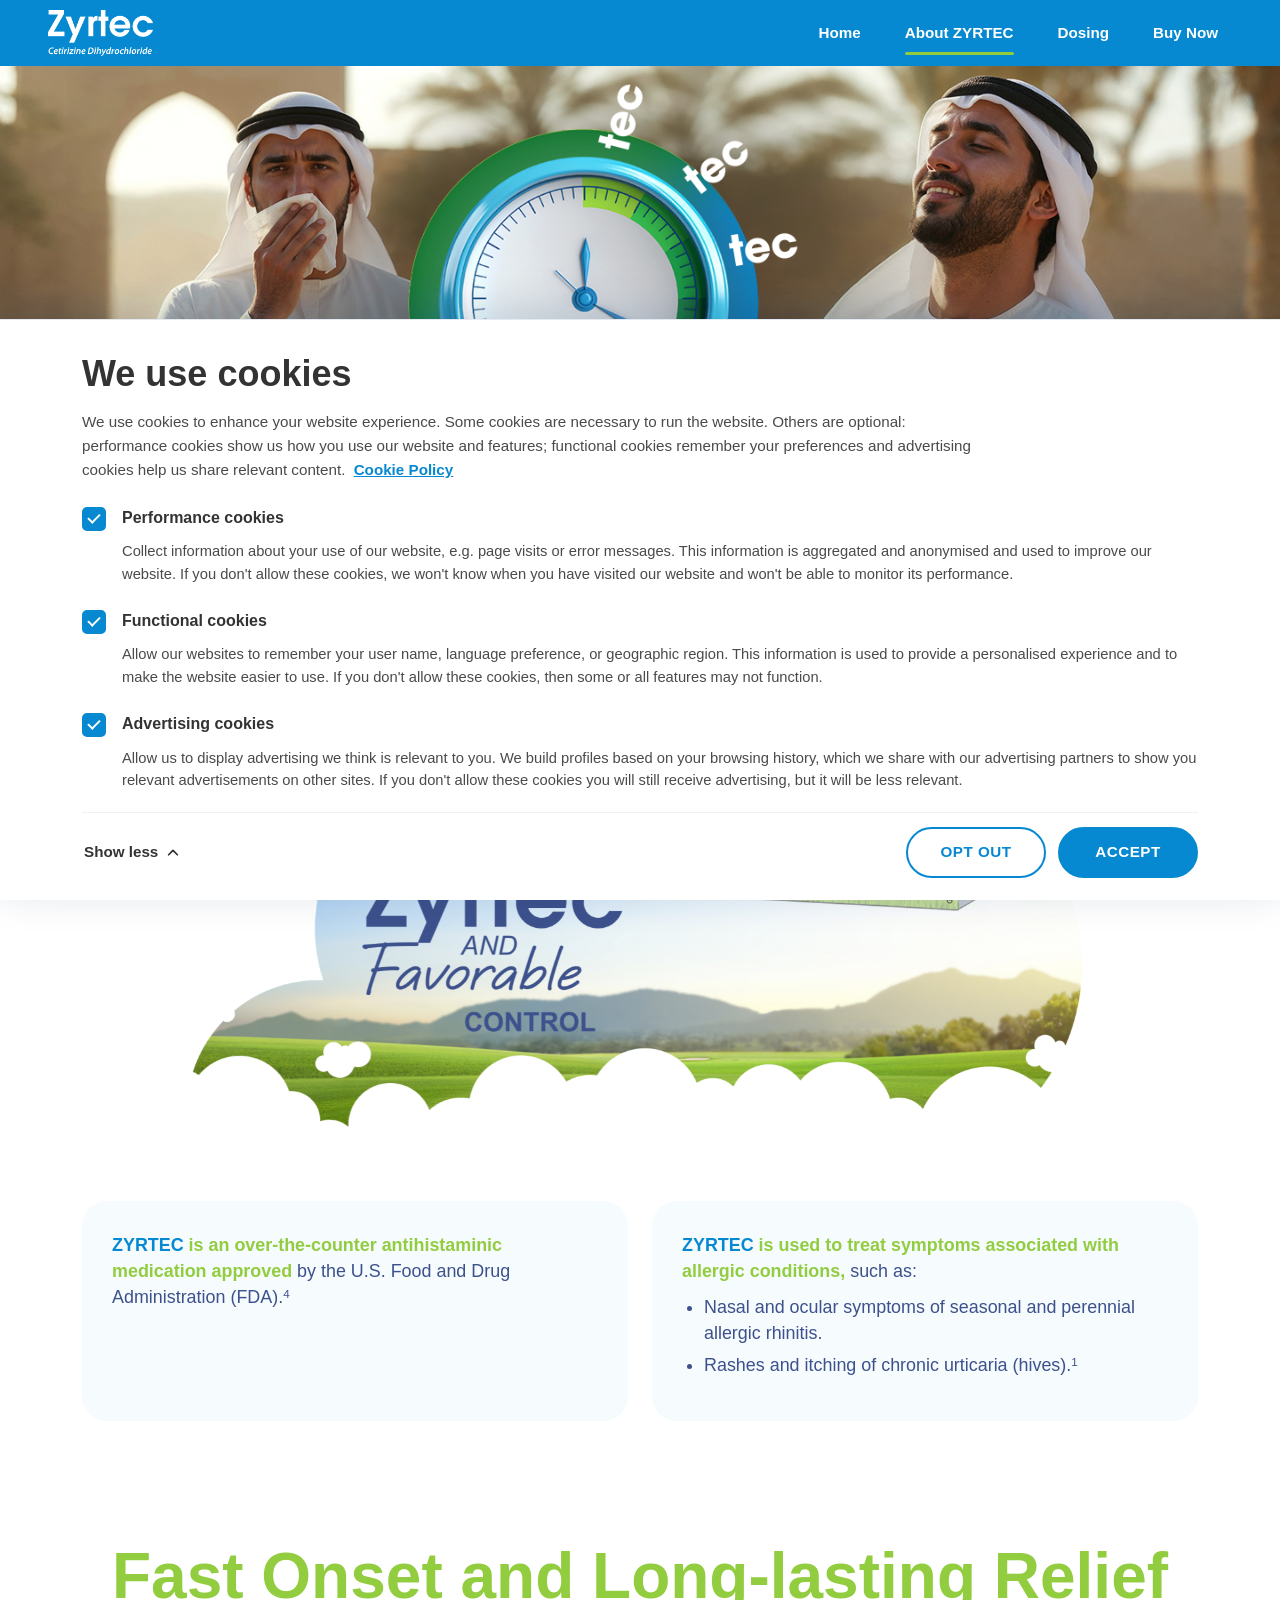
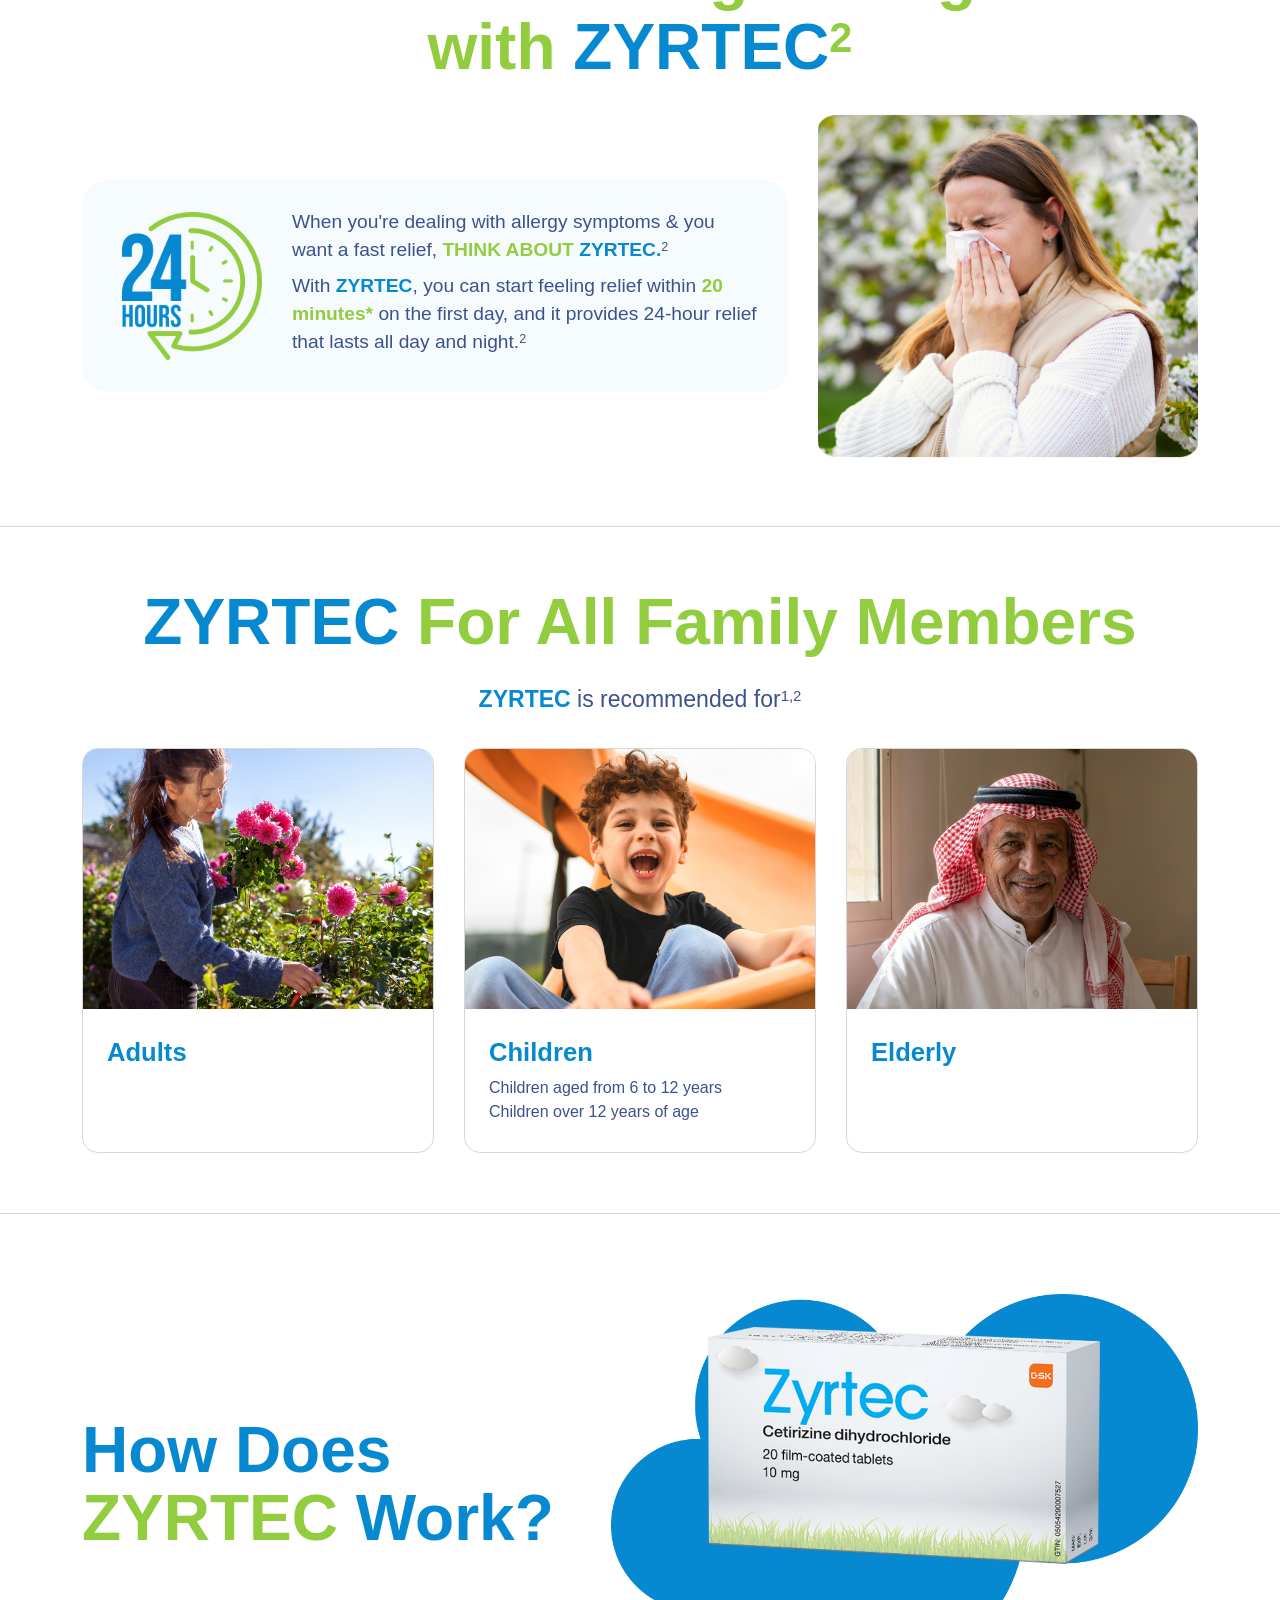
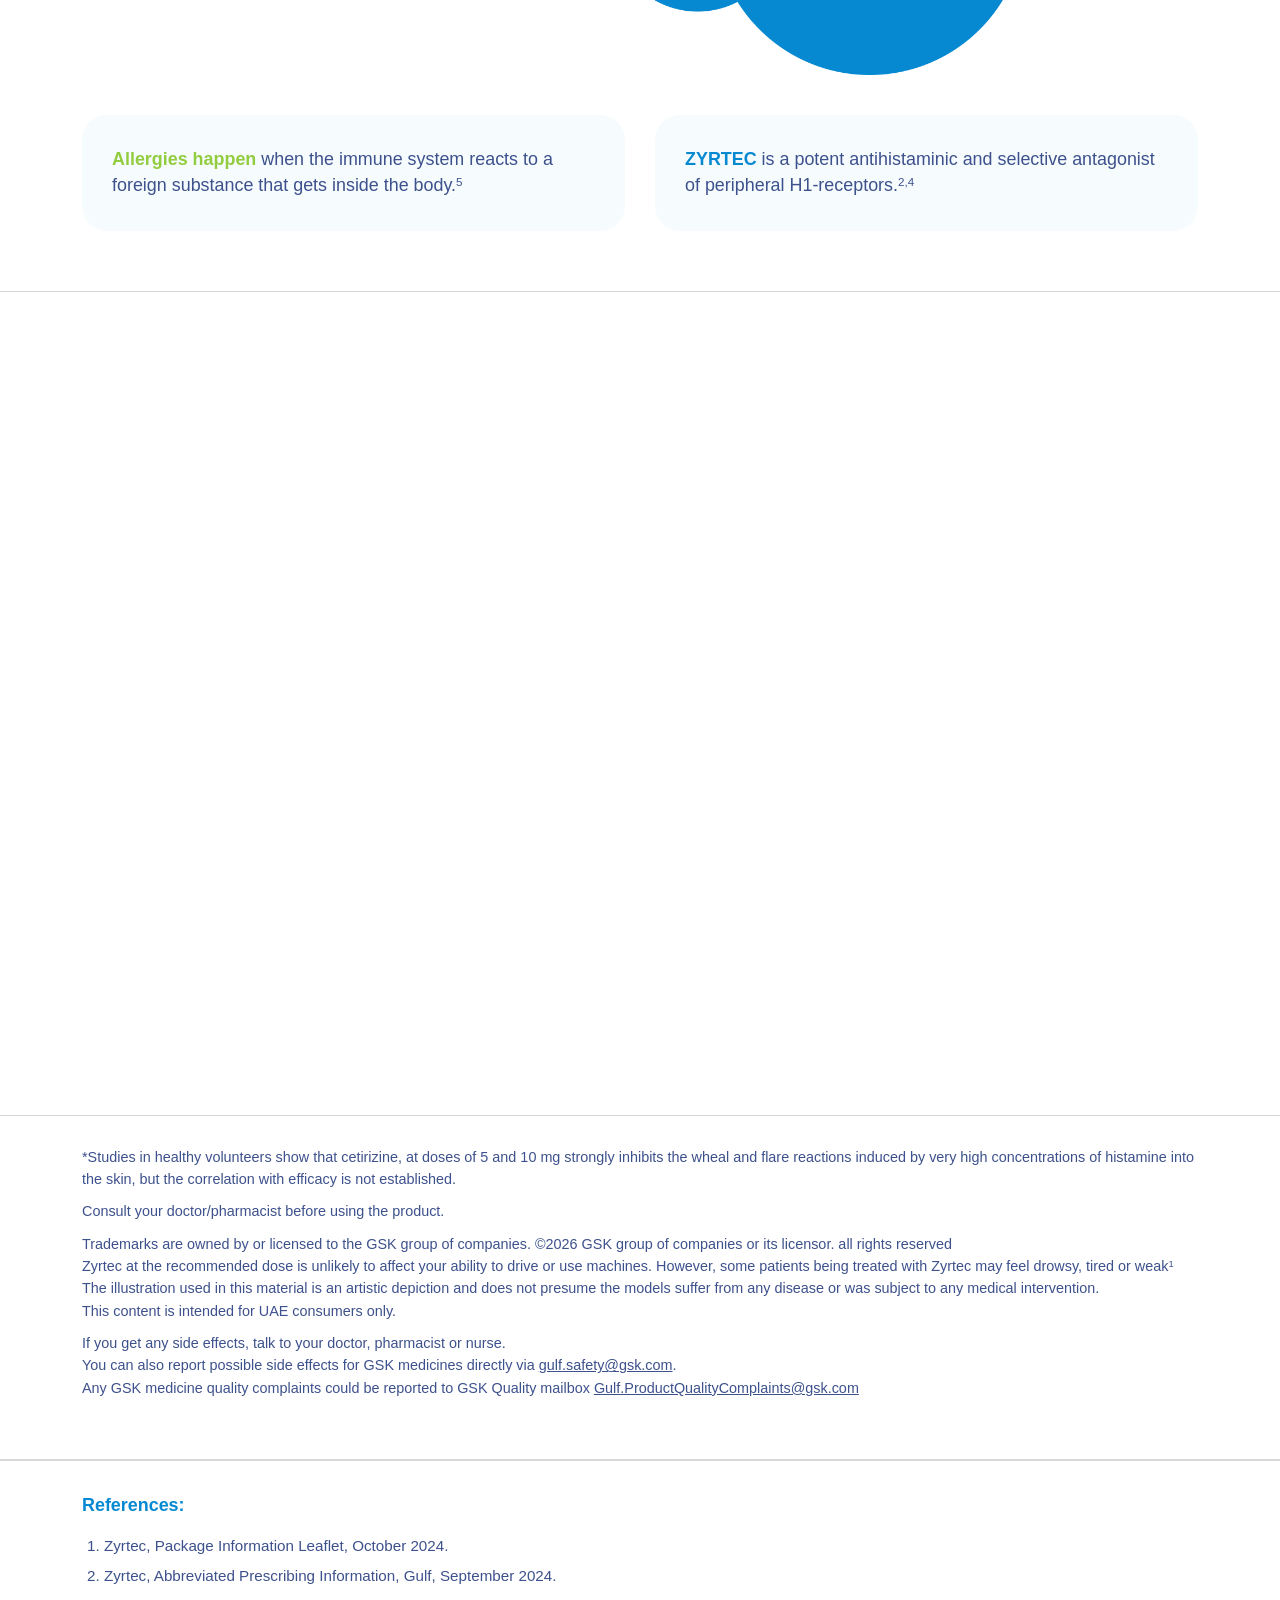
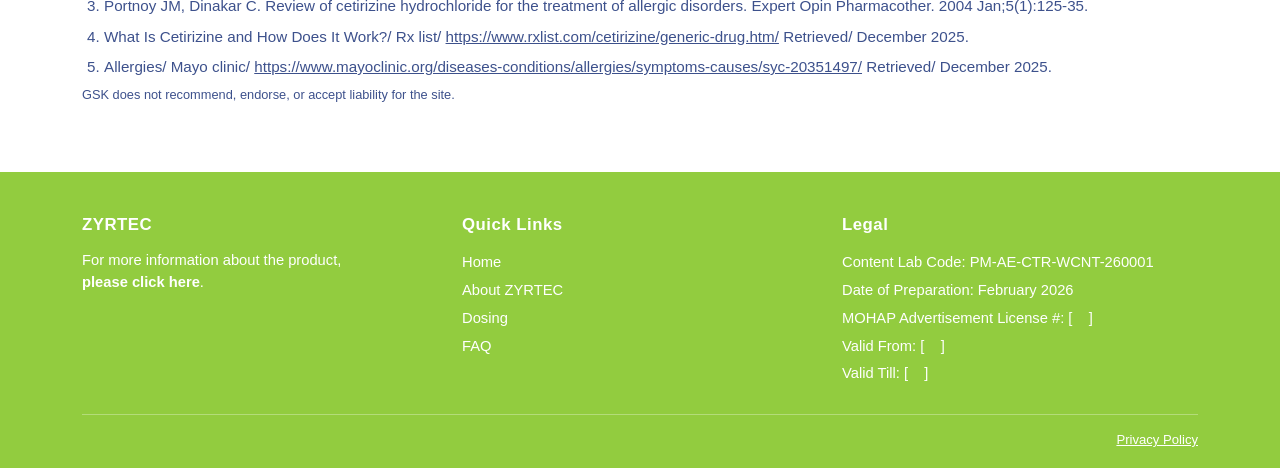
==== about-zyrtec.html @ 3677dd16 "init" ====
<!DOCTYPE html>
<html lang="en">

<head>
    <meta charset="UTF-8" />
    <meta name="viewport" content="width=device-width, initial-scale=1.0" />
    <meta name="description" content="ZYRTEC (Cetirizine Dihydrochloride) — fast & effective relief of allergy symptoms in 20 to 60 minutes." />
    <title>ZYRTEC — Fast &amp; Effective Allergy Relief</title>

    <!-- Bootstrap 5 -->
    <link href="https://cdn.jsdelivr.net/npm/bootstrap@5.3.3/dist/css/bootstrap.min.css" rel="stylesheet" />

    <link rel="stylesheet" href="./css/styles.css" />
    <link rel="stylesheet" href="./css/about-zyrtec.css" />
</head>

<body class="about-page">

    <!-- ============== NAVBAR ============== -->
    <nav class="navbar navbar-expand-lg zyrtec-navbar sticky-top" aria-label="Main navigation">
        <div class="container-fluid px-3 px-lg-5">
            <a class="navbar-brand" href="#" aria-label="Zyrtec home">
                <img src="./assets/zertec-logo.png" alt="Zyrtec - Cetirizine Dihydrochloride" class="brand-logo" />
            </a>

            <button class="navbar-toggler" type="button" data-bs-toggle="collapse" data-bs-target="#mainNav" aria-controls="mainNav" aria-expanded="false" aria-label="Toggle navigation">
                <span class="navbar-toggler-icon"></span>
            </button>

            <div class="collapse navbar-collapse justify-content-end" id="mainNav">
                <ul class="navbar-nav align-items-lg-center gap-lg-3">
                    <li class="nav-item">
                        <a class="nav-link" aria-current="page" href="index.html">Home</a>
                    </li>
                    <li class="nav-item ">
                        <a class="nav-link active" href="about-zyrtec.html">About ZYRTEC</a>
                    </li>
                    <li class="nav-item"><a class="nav-link" href="dosing.html">Dosing</a></li>
                    <li class="nav-item"><a class="nav-link" href="buy-now.html">Buy Now</a></li>

                </ul>
            </div>
        </div>
    </nav>

    <main id="about">

        <!-- ============== HERO BANNER ============== -->
        <section class="about-hero" aria-label="About Zyrtec hero">
            <img src="./assets/about-zyrtec/hero-img.png" alt="Zyrtec — fast & effective allergy relief" class="about-hero-img" />
        </section>

        <!-- ============== PACK + AND FAVORABLE CONTROL ============== -->
        <section class="pack-favorable" aria-label="Zyrtec pack and favorable control">
            <div class="container">
                <div class="pack-favorable-inner">
                    <img src="./assets/about-zyrtec/zyrtec-pack.png" alt="Zyrtec pack" class="pack-favorable-img" />

                </div>
            </div>
        </section>

        <!-- ============== FDA / SYMPTOMS INFO BOXES ============== -->
        <section class="info-boxes" aria-label="Zyrtec overview">
            <div class="container">
                <div class="row g-4">
                    <div class="col-lg-6">
                        <div class="info-box">
                            <p>
                                <span class="text-zyrtec-blue">ZYRTEC</span>
                                <span class="text-lemon">is an over-the-counter antihistaminic medication approved</span>
                                <span class="text-blue">by the U.S. Food and Drug Administration (FDA).</span><sup>4</sup>
                            </p>
                        </div>
                    </div>
                    <div class="col-lg-6">
                        <div class="info-box">
                            <p>
                                <span class="text-zyrtec-blue">ZYRTEC</span>
                                <span class="text-lemon">is used to treat symptoms associated with allergic conditions,</span>
                                <span class="text-blue">such as:</span>
                            </p>
                            <ul>
                                <li>Nasal and ocular symptoms of seasonal and perennial allergic rhinitis.</li>
                                <li>Rashes and itching of chronic urticaria (hives).<sup>1</sup></li>
                            </ul>
                        </div>
                    </div>
                </div>
            </div>
        </section>

        <!-- ============== FAST ONSET + LONG-LASTING RELIEF ============== -->
        <section class="fast-onset" aria-label="Fast onset and long-lasting relief">
            <div class="container">
                <h2 class="display-title">
                    Fast Onset and Long-lasting Relief with
                    <span class="word-zyrtec">ZYRTEC</span><sup>2</sup>
                </h2>
                <div class="fast-onset-row">
                    <div class="fast-onset-text">
                        <img src="./assets/about-zyrtec/24-hour-icon.png" alt="24 hours" class="fast-onset-icon" />
                        <div class="fast-onset-copy">
                            <p>
                                When you're dealing with allergy symptoms &amp; you want a fast relief,
                                <span class="accent-lemon">THINK ABOUT</span>
                                <strong>ZYRTEC.</strong><sup>2</sup>
                            </p>
                            <p>
                                With <strong>ZYRTEC</strong>, you can start feeling relief within
                                <span class="accent-lemon">20 minutes*</span> on the first day, and it provides 24-hour
                                relief that lasts all day and night.<sup>2</sup>
                            </p>
                        </div>
                    </div>
                    <div class="fast-onset-img-wrap">
                        <img src="./assets/about-zyrtec/woman-img.png" alt="Woman enjoying allergy relief" class="fast-onset-img" />
                    </div>
                </div>
            </div>
        </section>

        <!-- ============== ZYRTEC FOR ALL FAMILY MEMBERS ============== -->
        <section class="family-section" aria-label="Zyrtec for all family members">
            <div class="container">
                <h2 class="display-title">
                    <span class="word-zyrtec">ZYRTEC</span> For All Family Members
                </h2>
                <p class="display-title-sub">
                    <span class="word-zyrtec">ZYRTEC</span> is recommended for<sup>1,2</sup>
                </p>
                <div class="family-cards">
                    <article class="family-card">
                        <img src="./assets/about-zyrtec/adult-img.png" alt="Adults" class="family-card-img" />
                        <div class="family-card-body">
                            <h3 class="family-card-title">Adults</h3>
                        </div>
                    </article>
                    <article class="family-card">
                        <img src="./assets/about-zyrtec/child-img.png" alt="Children" class="family-card-img" />
                        <div class="family-card-body">
                            <h3 class="family-card-title">Children</h3>
                            <p>Children aged from 6 to 12 years</p>
                            <p>Children over 12 years of age</p>
                        </div>
                    </article>
                    <article class="family-card">
                        <img src="./assets/about-zyrtec/elderly.png" alt="Elderly" class="family-card-img" />
                        <div class="family-card-body">
                            <h3 class="family-card-title">Elderly</h3>
                        </div>
                    </article>
                </div>
            </div>
        </section>

        <!-- ============== HOW DOES ZYRTEC WORK ============== -->
        <section class="how-works" aria-label="How does Zyrtec work">
            <div class="container">
                <div class="how-works-top">
                    <h2 class="how-works-title">
                        How Does <span class="accent-lemon">ZYRTEC</span> Work?
                    </h2>
                    <img src="./assets/about-zyrtec/zyrtec-pack-2.png" alt="Zyrtec pack" class="how-works-pack" />
                </div>
                <div class="how-works-boxes">
                    <div class="how-box">
                        <p>
                            <span class="lead-lemon">Allergies happen</span>
                            when the immune system reacts to a foreign substance that gets inside the body.<sup>5</sup>
                        </p>
                    </div>
                    <div class="how-box">
                        <p>
                            <span class="text-zyrtec-blue">ZYRTEC</span>
                            is a potent antihistaminic and selective antagonist of peripheral H1-receptors.<sup>2,4</sup>
                        </p>
                    </div>
                </div>
            </div>
        </section>

        <!-- ============== SAFETY ============== -->
        <section class="safety-section" aria-label="Zyrtec safety">
            <div class="container">
                <div class="safety-grid">
                    <div class="safety-img-wrap">
                        <img src="./assets/about-zyrtec/man-img.png" alt="Patient discussing Zyrtec with doctor" class="safety-img" />
                    </div>
                    <div class="safety-right">
                        <h2 class="safety-title">
                            <span class="accent-lemon">ZYRTEC</span> Safety
                        </h2>
                        <div class="safety-copy-box">
                            <img src="./assets/about-zyrtec/tab-img.png" alt="" class="safety-shield-icon" aria-hidden="true" />
                            <div class="safety-copy">
                                <p>
                                    Like all medicines, <strong class="text-zyrtec-blue">ZYRTEC</strong> can cause side effects,
                                    but not everybody gets them.<sup>1</sup>
                                </p>
                                <p>
                                    Before taking <strong class="text-zyrtec-blue">ZYRTEC,</strong> it's important to speak
                                    to your doctor if you have allergies, are taking other medications, have kidney or liver
                                    disease, or if you are pregnant or breastfeeding.<sup>1</sup>
                                </p>
                            </div>
                        </div>
                        <div class="safety-highlight">
                            <span class="zyrtec-word">ZYRTEC's</span>
                            relief lasts for at least 24 hours, allowing for convenient once daily dosing.<sup>2</sup>
                        </div>
                    </div>
                </div>
            </div>
        </section>

        <!-- ============== FAQ CTA ============== -->
        <section class="faq-cta-section" aria-label="FAQ call to action">
            <div class="container">
                <a href="faq.html" class="btn-faq">Frequently Asked Questions</a>
            </div>
        </section>

        <!-- ============== DISCLAIMER ============== -->
        <section class="disclaimer-block" aria-label="Disclaimer">
            <div class="container">
                <p>*Studies in healthy volunteers show that cetirizine, at doses of 5 and 10 mg strongly inhibits the wheal and flare reactions induced by very high concentrations of histamine into the skin, but the correlation with efficacy is not established.</p>
                <p>Consult your doctor/pharmacist before using the product.</p>
                <p>
                    Trademarks are owned by or licensed to the GSK group of companies. &copy;2026 GSK group of companies or its licensor. all rights reserved<br />
                    Zyrtec at the recommended dose is unlikely to affect your ability to drive or use machines. However, some patients being treated with Zyrtec may feel drowsy, tired or weak<sup>1</sup><br />
                    The illustration used in this material is an artistic depiction and does not presume the models suffer from any disease or was subject to any medical intervention.<br />
                    This content is intended for UAE consumers only.
                </p>
                <p>
                    If you get any side effects, talk to your doctor, pharmacist or nurse.<br />
                    You can also report possible side effects for GSK medicines directly via
                    <a href="mailto:gulf.safety@gsk.com">gulf.safety@gsk.com</a>.<br />
                    Any GSK medicine quality complaints could be reported to GSK Quality mailbox
                    <a href="mailto:Gulf.ProductQualityComplaints@gsk.com">Gulf.ProductQualityComplaints@gsk.com</a>
                </p>
            </div>
        </section>

        <!-- ============== REFERENCES ============== -->
        <section class="references-block" aria-label="References">
            <div class="container">
                <p class="ref-title">References:</p>
                <ol>
                    <li>Zyrtec, Package Information Leaflet, October 2024.</li>
                    <li>Zyrtec, Abbreviated Prescribing Information, Gulf, September 2024.</li>
                    <li>Portnoy JM, Dinakar C. Review of cetirizine hydrochloride for the treatment of allergic disorders. Expert Opin Pharmacother. 2004 Jan;5(1):125-35.</li>
                    <li>What Is Cetirizine and How Does It Work?/ Rx list/
                        <a href="https://www.rxlist.com/cetirizine/generic-drug.htm/" target="_blank" rel="noopener">https://www.rxlist.com/cetirizine/generic-drug.htm/</a>
                        Retrieved/ December 2025.
                    </li>
                    <li>Allergies/ Mayo clinic/
                        <a href="https://www.mayoclinic.org/diseases-conditions/allergies/symptoms-causes/syc-20351497/" target="_blank" rel="noopener">https://www.mayoclinic.org/diseases-conditions/allergies/symptoms-causes/syc-20351497/</a>
                        Retrieved/ December 2025.
                    </li>
                </ol>
                <p class="ref-note">GSK does not recommend, endorse, or accept liability for the site.</p>
            </div>
        </section>

    </main>

    <!-- ============== FOOTER ============== -->
    <footer class="zyrtec-footer" aria-label="Site footer">
        <div class="container">
            <div class="row g-4">
                <div class="col-md-4">
                    <p class="footer-heading">ZYRTEC</p>
                    <p class="footer-block">For more information about the product,<br>
                        <a href="https://assets.gskinternet.com/pharma/GSKpro/Gulf/Zyrtec/pi_13875_v1_0.pdf" class="footer-link">please click here</a>.
                    </p>
                </div>
                <div class="col-md-4">
                    <p class="footer-heading">Quick Links</p>
                    <ul class="footer-links">
                        <li><a href="index.html">Home</a></li>
                        <li><a href="#">About ZYRTEC</a></li>
                        <li><a href="dosing.html">Dosing</a></li>
                        <li><a href="faq.html">FAQ</a></li>
                    </ul>
                </div>
                <div class="col-md-4">
                    <p class="footer-heading">Legal</p>
                    <ul class="footer-meta">
                        <li>Content Lab Code: PM-AE-CTR-WCNT-260001</li>
                        <li>Date of Preparation: February 2026</li>
                        <li>MOHAP Advertisement License #: [&nbsp;&nbsp;&nbsp;&nbsp;]</li>
                        <li>Valid From: [&nbsp;&nbsp;&nbsp;&nbsp;]</li>
                        <li>Valid Till: [&nbsp;&nbsp;&nbsp;&nbsp;]</li>
                    </ul>
                </div>
            </div>
            <div class="footer-bottom text-end">
                <!-- <small>&copy; 2026 GSK group of companies. Always read the label. Zyrtec&reg; is a registered trademark.</small> -->
                <a href="https://privacy.gsk.com/en-in/privacy-notice/general/">Privacy Policy</a>
            </div>
        </div>
    </footer>

    <!-- ============== COOKIES POPUP ============== -->
    <aside id="cookiesPopup" class="cookies-popup" role="dialog" aria-live="polite" aria-labelledby="cookiesTitle" aria-describedby="cookiesIntro" hidden>
        <div class="container">
            <h2 id="cookiesTitle" class="cookies-title">We use cookies</h2>
            <p id="cookiesIntro" class="cookies-intro">
                We use cookies to enhance your website experience. Some cookies are necessary to run the website.
                Others are optional: performance cookies show us how you use our website and features;
                functional cookies remember your preferences and advertising cookies help us share relevant content.
                <a href="#cookie-policy" class="cookies-policy-link">Cookie Policy</a>
            </p>

            <div class="cookies-details" id="cookiesDetails">
                <label class="cookie-option">
                    <input type="checkbox" id="cookiePerformance" checked />
                    <span class="cookie-check" aria-hidden="true"></span>
                    <span class="cookie-option-text">
                        <span class="cookie-option-title">Performance cookies</span>
                        <span class="cookie-option-desc">
                            Collect information about your use of our website, e.g. page visits or error messages.
                            This information is aggregated and anonymised and used to improve our website. If you
                            don't allow these cookies, we won't know when you have visited our website and won't
                            be able to monitor its performance.
                        </span>
                    </span>
                </label>

                <label class="cookie-option">
                    <input type="checkbox" id="cookieFunctional" checked />
                    <span class="cookie-check" aria-hidden="true"></span>
                    <span class="cookie-option-text">
                        <span class="cookie-option-title">Functional cookies</span>
                        <span class="cookie-option-desc">
                            Allow our websites to remember your user name, language preference, or geographic
                            region. This information is used to provide a personalised experience and to make the
                            website easier to use. If you don't allow these cookies, then some or all features
                            may not function.
                        </span>
                    </span>
                </label>

                <label class="cookie-option">
                    <input type="checkbox" id="cookieAdvertising" checked />
                    <span class="cookie-check" aria-hidden="true"></span>
                    <span class="cookie-option-text">
                        <span class="cookie-option-title">Advertising cookies</span>
                        <span class="cookie-option-desc">
                            Allow us to display advertising we think is relevant to you. We build profiles based
                            on your browsing history, which we share with our advertising partners to show you
                            relevant advertisements on other sites. If you don't allow these cookies you will
                            still receive advertising, but it will be less relevant.
                        </span>
                    </span>
                </label>
            </div>

            <div class="cookies-actions">
                <button type="button" class="cookies-toggle" id="cookiesToggle" aria-controls="cookiesDetails" aria-expanded="true">
                    <span class="cookies-toggle-label">Show less</span>
                    <svg class="cookies-toggle-icon" viewBox="0 0 16 16" width="14" height="14" aria-hidden="true">
                        <path fill="none" stroke="currentColor" stroke-width="2" stroke-linecap="round" stroke-linejoin="round" d="M3 10l5-5 5 5" />
                    </svg>
                </button>
                <div class="cookies-buttons">
                    <button type="button" class="btn btn-cookies-outline" id="cookiesOptOut">OPT OUT</button>
                    <button type="button" class="btn btn-cookies-primary" id="cookiesAccept">ACCEPT</button>
                </div>
            </div>
        </div>
    </aside>

    <script src="https://cdn.jsdelivr.net/npm/bootstrap@5.3.3/dist/js/bootstrap.bundle.min.js"></script>
    <script src="./js/script.js"></script>
    <script src="./js/about-zyrtec.js"></script>
</body>

</html>
---- css/styles.css ----
/* ========================================================
   ZYRTEC Microsite — Brand Stylesheet
   ======================================================== */

:root {
  --color-lemon: #92cc3f;
  --color-lemon-dark: #7eb334;
  --color-blue: #3d518c;
  --color-zyrtec-blue: #0689d1;
  --color-zyrtec-blue-dark: #056fa9;
  --color-white: #ffffff;
  --color-light-gray: #f5f7fa;
  --color-text: #2b2b2b;
  --color-muted: #6b7280;

  --font-family: Arial, Helvetica, sans-serif;

  --radius-pill: 50px;
  --radius-card: 14px;
  --shadow-card: 0 8px 24px rgba(10, 48, 90, 0.08);
  --shadow-navbar: 0 2px 12px rgba(0, 0, 0, 0.08);
}

/* ---------- Base ---------- */
*,
*::before,
*::after {
  box-sizing: border-box;
}

html {
  scroll-behavior: smooth;
}

body {
  font-family: var(--font-family);
  color: var(--color-text);
  line-height: 1.6;
  background: var(--color-white);
  -webkit-font-smoothing: antialiased;
}

h1,
h2,
h3,
h4 {
  font-family: var(--font-family);
  color: var(--color-blue);
}

h1 {
  font-weight: 700;
}

h2 {
  font-weight: 600;
}

h3 {
  font-weight: 500;
}

a {
  color: var(--color-zyrtec-blue);
  text-decoration: none;
}

a:hover {
  color: var(--color-zyrtec-blue-dark);
  text-decoration: underline;
}

sup {
  font-size: 0.65em;
  top: -0.4em;
}

/* ---------- Buttons ---------- */
.btn-zyrtec {
  background-color: var(--color-zyrtec-blue);
  color: #fff;
  border-radius: var(--radius-pill);
  padding: 12px 28px;
  font-weight: 600;
  border: 0;
  transition: background-color .15s ease, transform .15s ease;
}

.btn-zyrtec:hover {
  background-color: var(--color-zyrtec-blue-dark);
  color: #fff;
  transform: translateY(-1px);
}


.btn-lemon {
  display: inline-block;
  background: var(--color-lemon);
  color: #fff;
  font-weight: 700;
  font-size: clamp(1rem, 1.3vw, 1.25rem);
  padding: 8px 22px;
  border: 2px solid #72bb0b;
  border-radius: 32px;
  box-shadow: 0 1px 3px rgba(0, 0, 0, .2), inset 0 4px 2px rgba(255, 255, 255, .8);
  text-decoration: none;
  transition: background-color .15s ease, transform .15s ease;
  min-width: 150px;
}

.btn-lemon:hover,
.btn-lemon:focus {
  background: var(--color-lemon-dark);
  color: #fff;
  text-decoration: none;
  transform: translateY(-1px);
}


/* .btn-lemon.btn-sm,
.btn-zyrtec.btn-sm {
  padding: 8px 22px;
  font-size: .9rem;
} */

.btn-outline-white {
  border: 2px solid #fff;
  background: transparent;
  color: #fff;
  border-radius: var(--radius-pill);
  padding: 10px 26px;
  font-weight: 600;
  transition: background-color .15s, color .15s;
}

.btn-outline-white:hover {
  background: #fff;
  color: var(--color-zyrtec-blue);
}

.btn-find-relief {
  padding: 8px 22px;
  font-size: .95rem;
}

/* ========================================================
   NAVBAR
   ======================================================== */
.zyrtec-navbar {
  background-color: var(--color-zyrtec-blue);
  padding: 10px 0;
  transition: box-shadow .2s ease;
}

.zyrtec-navbar.is-scrolled {
  box-shadow: var(--shadow-navbar);
}

.zyrtec-navbar .navbar-brand {
  display: inline-flex;
  align-items: center;
  padding: 0;
}

.brand-logo {
  height: 46px;
  width: auto;
  display: block;
}

.zyrtec-navbar .navbar-nav .nav-link {
  color: #fff;
  font-weight: 600;
  padding: 8px 14px !important;
  position: relative;
  font-size: .95rem;
}

.zyrtec-navbar .navbar-nav .nav-link:hover,
.zyrtec-navbar .navbar-nav .nav-link:focus {
  color: #fff;
  opacity: .85;
  text-decoration: none;
}

.zyrtec-navbar .navbar-nav .nav-link.active {
  font-weight: 700;
}

.zyrtec-navbar .navbar-nav .nav-link.active::after,
.zyrtec-navbar .navbar-nav .nav-link:hover::after,
.zyrtec-navbar .navbar-nav .nav-link:focus::after {
  content: "";
  position: absolute;
  left: 14px;
  right: 14px;
  bottom: -2px;
  height: 3px;
  background: var(--color-lemon);
  border-radius: 2px;
}

.zyrtec-navbar .navbar-toggler {
  border: 2px solid rgba(255, 255, 255, .7);
  padding: 6px 10px;
  border-radius: 8px;
  box-shadow: none;
}

.zyrtec-navbar .navbar-toggler:focus {
  box-shadow: 0 0 0 3px rgba(255, 255, 255, .35);
}

.zyrtec-navbar .navbar-toggler-icon {
  background-image: url("data:image/svg+xml;charset=utf-8,%3Csvg xmlns='http://www.w3.org/2000/svg' viewBox='0 0 30 30'%3E%3Cpath stroke='rgba(255,255,255,1)' stroke-linecap='round' stroke-miterlimit='10' stroke-width='2.5' d='M4 7h22M4 15h22M4 23h22'/%3E%3C/svg%3E");
  width: 1.4em;
  height: 1.4em;
}

.zyrtec-navbar .dropdown-menu {
  border: 0;
  box-shadow: var(--shadow-card);
  border-radius: 10px;
}

.zyrtec-navbar .dropdown-item:hover {
  background: var(--color-light-gray);
  color: var(--color-zyrtec-blue);
}

/* ========================================================
   HERO
   ======================================================== */
.hero {
  position: relative;
  width: 100%;
  overflow: hidden;
  background-color: var(--color-zyrtec-blue);
}

.hero-image {
  display: block;
  width: 100%;
  height: auto;
  object-fit: cover;
  object-position: center;
}

/* ========================================================
   FAST & EFFECTIVE block
   ======================================================== */
.section-title-block {
  padding: 40px 0 20px;
}

.fe-title {
  color: var(--color-lemon);
  font-weight: 700;
  font-size: clamp(2rem, 4vw, 3rem);
  letter-spacing: 1px;
  margin: 0;
}

.fe-sub {
  color: var(--color-blue);
  font-size: clamp(1rem, 1.5vw, 1.25rem);
  margin-top: 4px;
}

/* ========================================================
   VIDEO SECTION
   ======================================================== */
.video-section {
  padding: 30px 0 50px;
}

.video-thumb {
  position: relative;
  display: block;
  width: 100%;
  max-width: 1100px;
  margin: 0 auto;
  border: 0;
  padding: 0;
  background: var(--color-light-gray);
  border-radius: var(--radius-card);
  overflow: hidden;
  cursor: pointer;
  box-shadow: var(--shadow-card);
}

.video-thumb-img {
  width: 100%;
  height: auto;
  display: block;
  object-fit: cover;
}

.video-play {
  position: absolute;
  top: 50%;
  left: 50%;
  transform: translate(-50%, -50%);
  width: 84px;
  height: 84px;
  background: rgba(255, 255, 255, .85);
  color: var(--color-zyrtec-blue);
  border-radius: 50%;
  display: flex;
  align-items: center;
  justify-content: center;
  box-shadow: 0 8px 24px rgba(0, 0, 0, .25);
  transition: transform .2s ease, background-color .2s ease;
}

.video-thumb:hover .video-play {
  transform: translate(-50%, -50%) scale(1.06);
  background: #fff;
}

/* ========================================================
   CTA CARDS (About / Dosing)
   ======================================================== */
.cta-cards {
  padding: 40px 0 60px;
}

.cta-card {
  background: #fff;
  border-radius: var(--radius-card);
  padding: 24px;
  display: flex;
  align-items: center;
  gap: 20px;
  box-shadow: var(--shadow-card);
  transition: transform .2s ease, box-shadow .2s ease;
}

.cta-card:hover {
  transform: translateY(-3px);
  box-shadow: 0 14px 32px rgba(10, 48, 90, 0.12);
}

.cta-card-icon {
  flex: 0 0 120px;
  width: 120px;
  height: 120px;
  display: flex;
  align-items: center;
  justify-content: center;
}

.cta-icon-img {
  max-width: 100%;
  max-height: 100%;
  object-fit: contain;
}

.cta-card-body {
  flex: 1;
}

.cta-card-title {
  color: var(--color-zyrtec-blue);
  font-size: 1.35rem;
  font-weight: 500;
  margin: 0 0 10px;
  line-height: 1.15;
}

.cta-card-title strong {
  font-weight: 700;
  display: block;
}



/* ========================================================
   DISCLAIMER + REFERENCES
   ======================================================== */
.disclaimer-section {
  padding: 40px 0 10px;
  color: var(--color-blue);
  font-size: .8rem;
  line-height: 1.5;
  border-top: 1px solid #e5e9f2;
}

.disclaimer-section p {
  margin-bottom: .35rem;
}

.disclaimer-section a {
  color: var(--color-blue);
  text-decoration: underline;
}

.references-section {
  padding: 20px 0 40px;
  font-size: .85rem;
  color: var(--color-blue);
}

.references-title {
  color: var(--color-zyrtec-blue);
  font-size: 1rem;
  font-weight: 700;
  margin-bottom: 10px;
}

.references-list {
  padding-left: 20px;
  margin-bottom: 14px;
}

.references-list li {
  margin-bottom: 6px;
}

.ref-note {
  color: var(--color-blue);
  font-size: .8rem;
}

/* ========================================================
   FOOTER
   ======================================================== */
.zyrtec-footer {
  background: var(--color-lemon);
  color: #fff;
  padding: 40px 0 18px;
  font-size: .92rem;
}

.zyrtec-footer a {
  color: #fff;
  text-decoration: none;
}

.zyrtec-footer a:hover {
  color: #fff;
  text-decoration: underline;
  opacity: .9;
}

.footer-heading {
  font-weight: 700;
  font-size: 1.05rem;
  color: #fff;
  margin-bottom: 10px;
  letter-spacing: .5px;
}

.footer-block {
  margin: 0;
  line-height: 1.5;
}

.footer-link {
  color: #fff;
  text-decoration: underline;
  font-weight: 600;
}

.footer-links,
.footer-meta {
  list-style: none;
  padding: 0;
  margin: 0;
  line-height: 1.9;
}

.footer-links li a {
  display: inline-block;
}

.footer-bottom {
  /* display: flex;
  justify-content: space-between;
  align-items: center;
  gap: 12px;
  flex-wrap: wrap; */
  margin-top: 26px;
  padding-top: 14px;
  border-top: 1px solid rgba(255, 255, 255, .3);
  font-size: .82rem;
}

.footer-bottom a {
  text-decoration: underline;
}

/* ========================================================
   RESPONSIVE
   ======================================================== */
@media (max-width: 991.98px) {
  .zyrtec-navbar .navbar-collapse {
    background: var(--color-zyrtec-blue);
    padding: 14px 18px;
    margin-top: 10px;
    border-radius: 10px;
    box-shadow: 0 8px 20px rgba(0, 0, 0, .15);
  }

  .zyrtec-navbar .navbar-nav {
    gap: 4px;
  }

  .zyrtec-navbar .navbar-nav .nav-link {
    padding: 10px 14px !important;
    border-radius: 6px;
  }

  .zyrtec-navbar .navbar-nav .nav-link:hover,
  .zyrtec-navbar .navbar-nav .nav-link:focus {
    background: rgba(255, 255, 255, .1);
    opacity: 1;
  }

  .zyrtec-navbar .navbar-nav .nav-link.active {
    background: rgba(255, 255, 255, .15);
  }

  .zyrtec-navbar .navbar-nav .nav-link.active::after,
  .zyrtec-navbar .navbar-nav .nav-link:hover::after,
  .zyrtec-navbar .navbar-nav .nav-link:focus::after {
    display: none;
  }

  .btn-find-relief {
    display: inline-block;
    margin-top: 10px;
  }

  .cta-card {
    flex-direction: column;
    text-align: center;
  }
}

@media (max-width: 575.98px) {
  .brand-logo {
    height: 38px;
  }

  .footer-bottom {
    justify-content: center;
    text-align: center;
  }
}

/* ========================================================
   COOKIES POPUP
   ======================================================== */
.cookies-popup {
  position: fixed;
  left: 0;
  right: 0;
  bottom: 0;
  z-index: 1080;
  background: #fff;
  color: #333;
  padding: 32px 0 22px;
  box-shadow: 0 -10px 40px rgba(10, 48, 90, 0.18);
  border-top: 1px solid #e5e9f2;
  max-height: 92vh;
  overflow-y: auto;
  animation: cookiesSlideUp .3s ease-out;
}

.cookies-popup[hidden] {
  display: none;
}

@keyframes cookiesSlideUp {
  from {
    transform: translateY(100%);
    opacity: 0;
  }

  to {
    transform: translateY(0);
    opacity: 1;
  }
}

.cookies-title {
  color: #333;
  font-weight: 700;
  font-size: clamp(1.6rem, 3vw, 2.25rem);
  margin: 0 0 14px;
}

.cookies-intro {
  color: #4a4a4a;
  font-size: .95rem;
  line-height: 1.6;
  max-width: 900px;
  margin: 0 0 22px;
}

.cookies-policy-link {
  color: var(--color-zyrtec-blue);
  font-weight: 700;
  text-decoration: underline;
  margin-left: 4px;
  white-space: nowrap;
}

.cookies-policy-link:hover {
  color: var(--color-zyrtec-blue-dark);
}

/* Collapsible detail area */
.cookies-details {
  display: grid;
  gap: 22px;
  margin-bottom: 20px;
  overflow: hidden;
  transition: max-height .3s ease, opacity .25s ease, margin .25s ease;
}

.cookies-popup.is-collapsed .cookies-details {
  max-height: 0;
  opacity: 0;
  margin-bottom: 0;
  pointer-events: none;
}

/* Cookie option row (checkbox + text) */
.cookie-option {
  display: grid;
  grid-template-columns: auto 1fr;
  gap: 16px;
  align-items: start;
  cursor: pointer;
  margin: 0;
}

.cookie-option>input[type="checkbox"] {
  position: absolute;
  opacity: 0;
  width: 1px;
  height: 1px;
  pointer-events: none;
}

.cookie-check {
  display: inline-flex;
  align-items: center;
  justify-content: center;
  width: 24px;
  height: 24px;
  border: 2px solid var(--color-zyrtec-blue);
  border-radius: 5px;
  background: #fff;
  transition: background-color .15s ease, border-color .15s ease;
  flex-shrink: 0;
  margin-top: 2px;
}

.cookie-check::after {
  content: "";
  width: 12px;
  height: 7px;
  border-left: 2.5px solid #fff;
  border-bottom: 2.5px solid #fff;
  transform: rotate(-45deg) translate(1px, -1px);
  opacity: 0;
  transition: opacity .15s ease;
}

.cookie-option>input[type="checkbox"]:checked+.cookie-check {
  background: var(--color-zyrtec-blue);
}

.cookie-option>input[type="checkbox"]:checked+.cookie-check::after {
  opacity: 1;
}

.cookie-option>input[type="checkbox"]:focus-visible+.cookie-check {
  box-shadow: 0 0 0 3px rgba(6, 137, 209, .25);
}

.cookie-option-text {
  display: block;
}

.cookie-option-title {
  display: block;
  color: #333;
  font-weight: 700;
  font-size: 1rem;
  margin-bottom: 10px;
}

.cookie-option-desc {
  display: block;
  color: #4a4a4a;
  font-size: .92rem;
  line-height: 1.55;
}

/* Actions row */
.cookies-actions {
  display: flex;
  justify-content: space-between;
  align-items: center;
  gap: 20px;
  flex-wrap: wrap;
  padding-top: 14px;
  border-top: 1px solid #eef1f6;
}

.cookies-toggle {
  display: inline-flex;
  align-items: center;
  gap: 8px;
  background: transparent;
  border: 0;
  color: #333;
  font-weight: 700;
  font-size: .95rem;
  padding: 6px 2px;
  cursor: pointer;
}

.cookies-toggle:hover {
  color: var(--color-zyrtec-blue);
}

.cookies-toggle-icon {
  transition: transform .2s ease;
}

.cookies-popup.is-collapsed .cookies-toggle-icon {
  transform: rotate(180deg);
}

.cookies-buttons {
  display: flex;
  gap: 12px;
  flex-wrap: wrap;
}

.btn-cookies-outline,
.btn-cookies-primary {
  min-width: 140px;
  padding: 12px 28px;
  font-weight: 700;
  font-size: .95rem;
  letter-spacing: .5px;
  border-radius: var(--radius-pill);
  border: 2px solid var(--color-zyrtec-blue);
  transition: background-color .15s ease, color .15s ease, transform .15s ease;
}

.btn-cookies-outline {
  background: #fff;
  color: var(--color-zyrtec-blue);
}

.btn-cookies-outline:hover {
  background: var(--color-zyrtec-blue);
  color: #fff;
}

.btn-cookies-primary {
  background: var(--color-zyrtec-blue);
  color: #fff;
}

.btn-cookies-primary:hover {
  background: var(--color-zyrtec-blue-dark);
  border-color: var(--color-zyrtec-blue-dark);
}

@media (max-width: 575.98px) {
  .cookies-popup {
    padding: 22px 0 16px;
  }

  .cookies-actions {
    flex-direction: column;
    align-items: stretch;
  }

  .cookies-buttons {
    justify-content: stretch;
  }

  .btn-cookies-outline,
  .btn-cookies-primary {
    flex: 1;
    min-width: 0;
  }

  .cookies-toggle {
    align-self: flex-start;
  }
}
---- css/about-zyrtec.css ----
/* ========================================================
   ZYRTEC Microsite — About ZYRTEC page styles
   ======================================================== */

:root {
  --color-sky: #f6fbfe;
  --color-stroke: #d8d7d5;
}

.about-page {
  background: #fff;
  color: var(--color-blue);
  overflow-x: hidden;
}

/* ========================================================
   HERO BANNER
   ======================================================== */
.about-hero {
  position: relative;
  width: 100%;
  background: #fff;
}

.about-hero-img {
  display: block;
  width: 100%;
  height: auto;
  object-fit: cover;
}

/* ========================================================
   SECTION: PACK + "And Favorable Control"
   ======================================================== */
.pack-favorable {
  padding: 50px 0 30px;
  position: relative;
}

.pack-favorable-inner {
  position: relative;
  display: flex;
  align-items: center;
  justify-content: center;
  gap: 40px;
  flex-wrap: wrap;
}

.pack-favorable-img {
  width: 100%;
  max-width: 75vw;
  height: auto;
  display: block;
}

.pack-favorable-text {
  color: var(--color-blue);
  text-align: center;
  font-family: var(--font-family);
}

.pack-favorable-text .label-and {
  font-style: italic;
  font-size: clamp(1.4rem, 2.5vw, 2.25rem);
  margin: 0;
  line-height: 1;
}

.pack-favorable-text .label-favorable {
  font-weight: 700;
  font-size: clamp(3rem, 6vw, 5.5rem);
  line-height: 1;
  margin: 6px 0 10px;
  letter-spacing: 1px;
}

.pack-favorable-text .label-control {
  font-weight: 700;
  text-transform: uppercase;
  font-size: clamp(1.4rem, 2.5vw, 2.25rem);
  margin: 0;
  letter-spacing: 2px;
}

/* ========================================================
   SECTION: FDA / Symptoms info boxes
   ======================================================== */
.info-boxes {
  padding: 30px 0 60px;
}

.info-box {
  background: var(--color-sky);
  border-radius: 25px;
  padding: 32px 30px;
  height: 100%;
}

.info-box p,
.info-box ul {
  font-family: var(--font-family);
  color: var(--color-blue);
  font-size: clamp(1rem, 1.4vw, 1.35rem);
  line-height: 1.45;
  margin: 0 0 10px;
}

.info-box ul {
  padding-left: 22px;
  margin-top: 6px;
}

.info-box ul li {
  margin-bottom: 6px;
}

.text-zyrtec-blue {
  color: var(--color-zyrtec-blue);
  font-weight: 700;
}

.text-lemon {
  color: var(--color-lemon);
  font-weight: 700;
}

.text-blue {
  color: var(--color-blue);
}

/* ========================================================
   SECTION TITLES (big display headings)
   ======================================================== */
.display-title {
  font-family: var(--font-family);
  font-weight: 700;
  color: var(--color-lemon);
  text-align: center;
  font-size: clamp(2.2rem, 5vw, 4.5rem);
  line-height: 1.1;
  margin: 0 0 24px;
}

.display-title .word-zyrtec {
  color: var(--color-zyrtec-blue);
}

.display-title-sub {
  text-align: center;
  color: var(--color-blue);
  font-size: clamp(1.1rem, 1.8vw, 1.6rem);
  margin: 0 0 30px;
}

.display-title-sub .word-zyrtec {
  color: var(--color-zyrtec-blue);
  font-weight: 700;
}

/* ========================================================
   SECTION: FAST ONSET (24h icon + text + woman image)
   ======================================================== */
.fast-onset {
  padding: 60px 0;
}

.fast-onset-row {
  display: flex;
  align-items: center;
  gap: 30px;
  flex-wrap: wrap;
}

.fast-onset-text {
  flex: 1 1 500px;
  background: var(--color-sky);
  border-radius: 25px;
  padding: 28px 30px 28px 40px;
  display: flex;
  align-items: center;
  gap: 30px;
}

.fast-onset-icon {
  flex: 0 0 140px;
  width: 140px;
  height: auto;
}

.fast-onset-copy {
  color: var(--color-blue);
  font-family: var(--font-family);
  font-size: clamp(1.05rem, 1.5vw, 1.5rem);
  line-height: 1.45;
}

.fast-onset-copy p {
  margin: 0 0 8px;
}

.fast-onset-copy strong {
  color: var(--color-zyrtec-blue);
}

.fast-onset-copy .accent-lemon {
  color: var(--color-lemon);
  font-weight: 700;
}

.fast-onset-img-wrap {
  flex: 0 0 380px;
  max-width: 420px;
  border-radius: 25px;
  overflow: hidden;
}

.fast-onset-img {
  width: 100%;
  height: 100%;
  display: block;
  object-fit: cover;
  min-height: 360px;
}

/* ========================================================
   SECTION: FAMILY MEMBERS (cards)
   ======================================================== */
.family-section {
  padding: 60px 0;
  border-top: 1px solid var(--color-stroke);
}

.family-cards {
  display: grid;
  grid-template-columns: repeat(3, 1fr);
  gap: 30px;
  margin-top: 30px;
}

.family-card {
  background: #fff;
  border: 1px solid var(--color-stroke);
  border-radius: 16px;
  overflow: hidden;
  display: flex;
  flex-direction: column;
  transition: transform .2s ease, box-shadow .2s ease;
}

.family-card:hover {
  transform: translateY(-4px);
  box-shadow: 0 12px 28px rgba(10, 48, 90, .10);
}

.family-card-img {
  width: 100%;
  height: 260px;
  object-fit: cover;
  display: block;
}

.family-card-body {
  padding: 28px 24px;
}

.family-card-title {
  color: var(--color-zyrtec-blue);
  font-family: var(--font-family);
  font-weight: 700;
  font-size: clamp(1.4rem, 2vw, 1.8rem);
  margin: 0 0 8px;
}

.family-card-body p {
  color: var(--color-blue);
  font-size: clamp(1rem, 1.2vw, 1.15rem);
  margin: 0;
  line-height: 1.5;
}

/* ========================================================
   SECTION: HOW DOES ZYRTEC WORK
   ======================================================== */
.how-works {
  padding: 80px 0 60px;
  border-top: 1px solid var(--color-stroke);
}

.how-works-top {
  display: grid;
  grid-template-columns: 1fr 1.2fr;
  gap: 40px;
  align-items: center;
  margin-bottom: 40px;
}

.how-works-title {
  font-family: var(--font-family);
  font-weight: 700;
  color: var(--color-zyrtec-blue);
  font-size: clamp(2rem, 5vw, 4.5rem);
  line-height: 1.05;
  margin: 0;
}

.how-works-title .accent-lemon {
  color: var(--color-lemon);
}

.how-works-pack {
  width: 100%;
  max-width: 620px;
  height: auto;
  display: block;
  margin: 0 auto;
}

.how-works-boxes {
  display: grid;
  grid-template-columns: 1fr 1fr;
  gap: 30px;
}

.how-box {
  background: var(--color-sky);
  border-radius: 25px;
  padding: 32px 30px;
}

.how-box p {
  color: var(--color-blue);
  font-size: clamp(1rem, 1.4vw, 1.35rem);
  line-height: 1.45;
  margin: 0;
  font-family: var(--font-family);
}

.how-box .lead-lemon {
  color: var(--color-lemon);
  font-weight: 700;
}

/* ========================================================
   SECTION: SAFETY
   ======================================================== */
.safety-section {
  padding: 60px 0;
  border-top: 1px solid var(--color-stroke);
}

.safety-grid {
  display: grid;
  grid-template-columns: 1fr 1.4fr;
  gap: 40px;
  align-items: stretch;
}

.safety-img-wrap {
  border-radius: 25px;
  overflow: hidden;
  min-height: 520px;
}

.safety-img {
  width: 100%;
  height: 100%;
  min-height: 520px;
  object-fit: cover;
  display: block;
}

.safety-right {
  display: flex;
  flex-direction: column;
  gap: 24px;
}

.safety-title {
  font-family: var(--font-family);
  font-weight: 700;
  font-size: clamp(2rem, 5vw, 4.5rem);
  color: var(--color-zyrtec-blue);
  margin: 0 0 4px;
  line-height: 1.1;
}

.safety-title .accent-lemon {
  color: var(--color-lemon);
}

.safety-copy-box {
  background: var(--color-sky);
  border-radius: 25px;
  padding: 32px 30px;
  display: flex;
  gap: 28px;
  align-items: flex-start;
}

.safety-shield-icon {
  flex: 0 0 110px;
  width: 110px;
  height: auto;
}

.safety-copy {
  color: var(--color-blue);
  font-family: var(--font-family);
  font-size: clamp(1rem, 1.3vw, 1.3rem);
  line-height: 1.45;
}

.safety-copy p {
  margin: 0 0 16px;
}

.safety-copy p:last-child {
  margin-bottom: 0;
}

.safety-highlight {
  background: var(--color-lemon);
  border-radius: 35px;
  padding: 30px 40px;
  text-align: center;
  color: #fff;
  font-weight: 700;
  font-size: clamp(1.1rem, 1.6vw, 1.55rem);
  line-height: 1.35;
  font-family: var(--font-family);
}

.safety-highlight .zyrtec-word {
  color: var(--color-zyrtec-blue);
}

/* ========================================================
   FAQ CTA button
   ======================================================== */
.faq-cta-section {
  padding: 50px 0 70px;
  text-align: center;
}

.btn-faq {
  display: inline-block;
  background: var(--color-lemon);
  color: #fff;
  font-weight: 700;
  font-size: clamp(1rem, 1.3vw, 1.25rem);
  padding: 16px 48px;
  border: 2px solid #72bb0b;
  border-radius: 32px;
  box-shadow: 0 1px 3px rgba(0, 0, 0, .2), inset 0 4px 2px rgba(255, 255, 255, .8);
  text-decoration: none;
  transition: background-color .15s ease, transform .15s ease;
  min-width: 300px;
}

.btn-faq:hover,
.btn-faq:focus {
  background: var(--color-lemon-dark);
  color: #fff;
  text-decoration: none;
  transform: translateY(-1px);
}

/* ========================================================
   REFERENCES
   ======================================================== */
.references-block {
  padding: 30px 0 50px;
  border-top: 1px solid var(--color-stroke);
  color: var(--color-blue);
}

.references-block .ref-title {
  color: var(--color-zyrtec-blue);
  font-weight: 700;
  font-size: clamp(1.1rem, 1.4vw, 1.4rem);
  margin: 0 0 14px;
}

.references-block ol {
  padding-left: 22px;
  margin: 0;
  color: var(--color-blue);
  font-size: clamp(.95rem, 1.1vw, 1.1rem);
  line-height: 1.6;
}

.references-block ol li {
  margin-bottom: 6px;
}

.references-block a {
  color: var(--color-blue);
  text-decoration: underline;
  word-break: break-all;
}

/* ========================================================
   DISCLAIMER
   ======================================================== */
.disclaimer-block {
  padding: 30px 0 50px;
  border-top: 1px solid var(--color-stroke);
  border-bottom: 1px solid var(--color-stroke);
  color: var(--color-blue);
  font-size: clamp(.9rem, 1vw, 1rem);
  line-height: 1.55;
}

.disclaimer-block p {
  margin: 0 0 10px;
}

.disclaimer-block a {
  color: var(--color-blue);
  text-decoration: underline;
}

/* ========================================================
   SCROLL REVEAL (progressive enhancement)
   ======================================================== */
.az-reveal {
  opacity: 0;
  transform: translateY(24px);
  transition: opacity .6s ease, transform .6s ease;
  will-change: opacity, transform;
}

.az-reveal--in {
  opacity: 1;
  transform: none;
}

@media (prefers-reduced-motion: reduce) {

  .az-reveal,
  .az-reveal--in {
    opacity: 1;
    transform: none;
    transition: none;
  }
}

/* ========================================================
   RESPONSIVE
   ======================================================== */
@media (max-width: 991.98px) {
  .fast-onset-text {
    padding: 24px;
    gap: 20px;
    flex-wrap: wrap;
    justify-content: center;
    text-align: center;
  }

  .fast-onset-icon {
    flex-basis: 110px;
    width: 110px;
  }

  .fast-onset-img-wrap {
    flex: 1 1 100%;
    max-width: 100%;
  }

  .fast-onset-img {
    min-height: 280px;
  }

  .family-cards {
    grid-template-columns: repeat(2, 1fr);
  }

  .how-works-top {
    grid-template-columns: 1fr;
    text-align: center;
  }

  .how-works-boxes {
    grid-template-columns: 1fr;
  }

  .safety-grid {
    grid-template-columns: 1fr;
  }

  .safety-img-wrap,
  .safety-img {
    min-height: 380px;
  }

  .safety-copy-box {
    flex-direction: column;
    align-items: center;
    text-align: center;
  }
}

@media (max-width: 575.98px) {
  .pack-favorable-inner {
    gap: 20px;
  }

  .info-box,
  .how-box,
  .safety-copy-box,
  .fast-onset-text {
    padding: 22px 20px;
    border-radius: 18px;
  }

  .family-cards {
    grid-template-columns: 1fr;
  }

  .family-card-img {
    height: 220px;
  }

  .safety-highlight {
    padding: 22px 22px;
    border-radius: 22px;
  }

  .btn-faq {
    min-width: 0;
    width: 100%;
    padding: 14px 24px;
  }
}
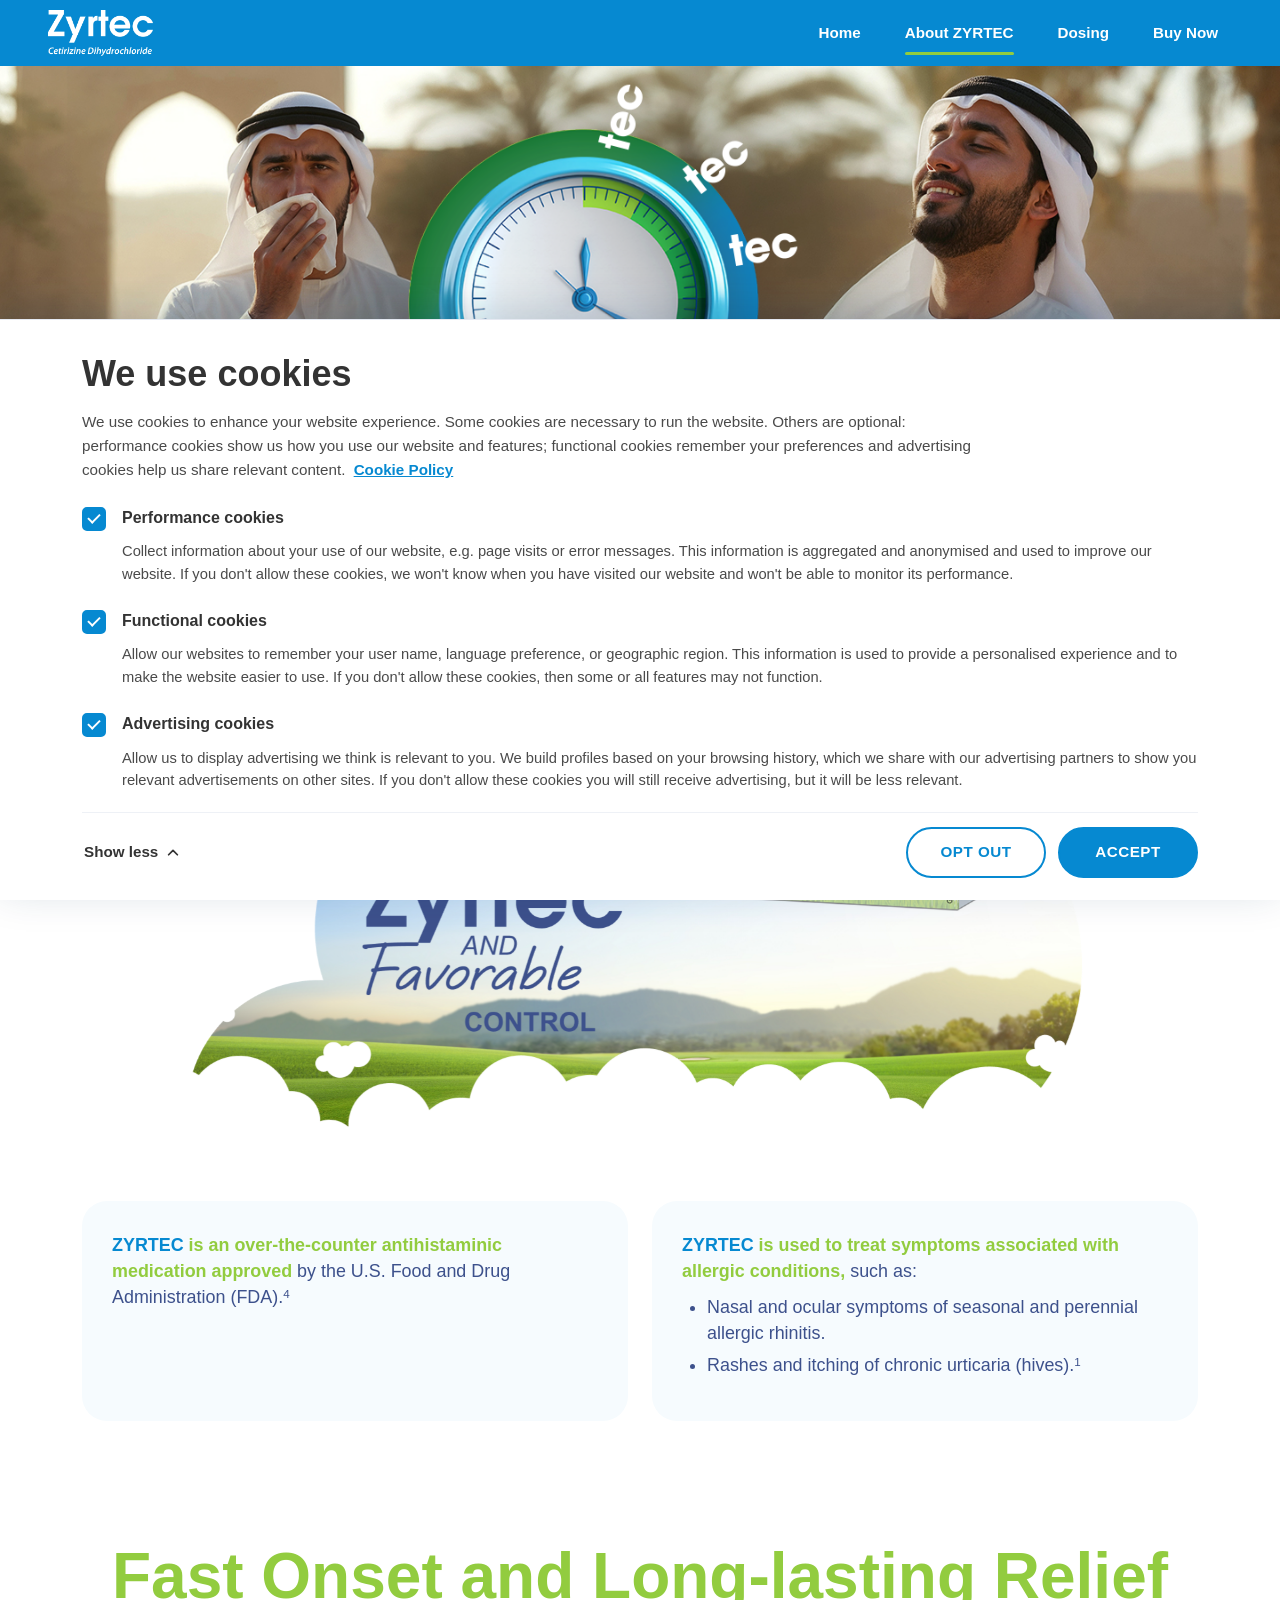
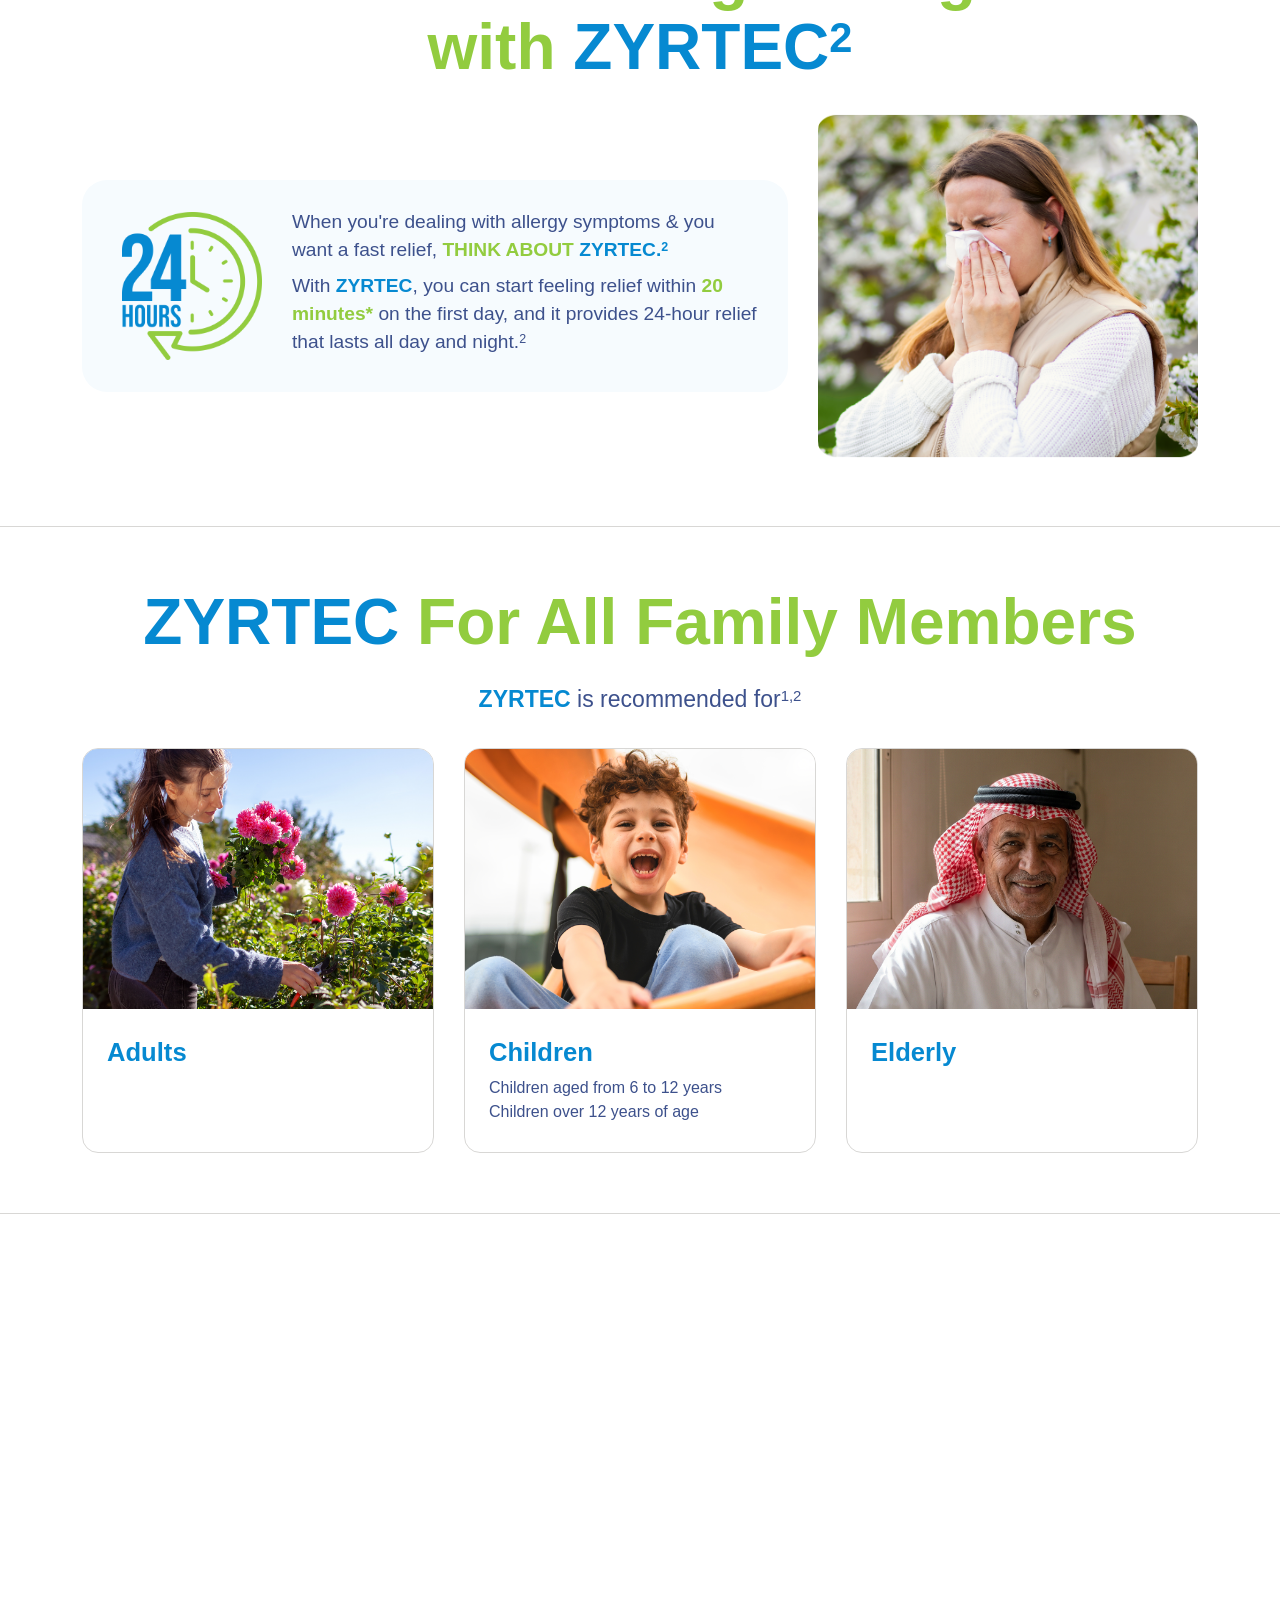
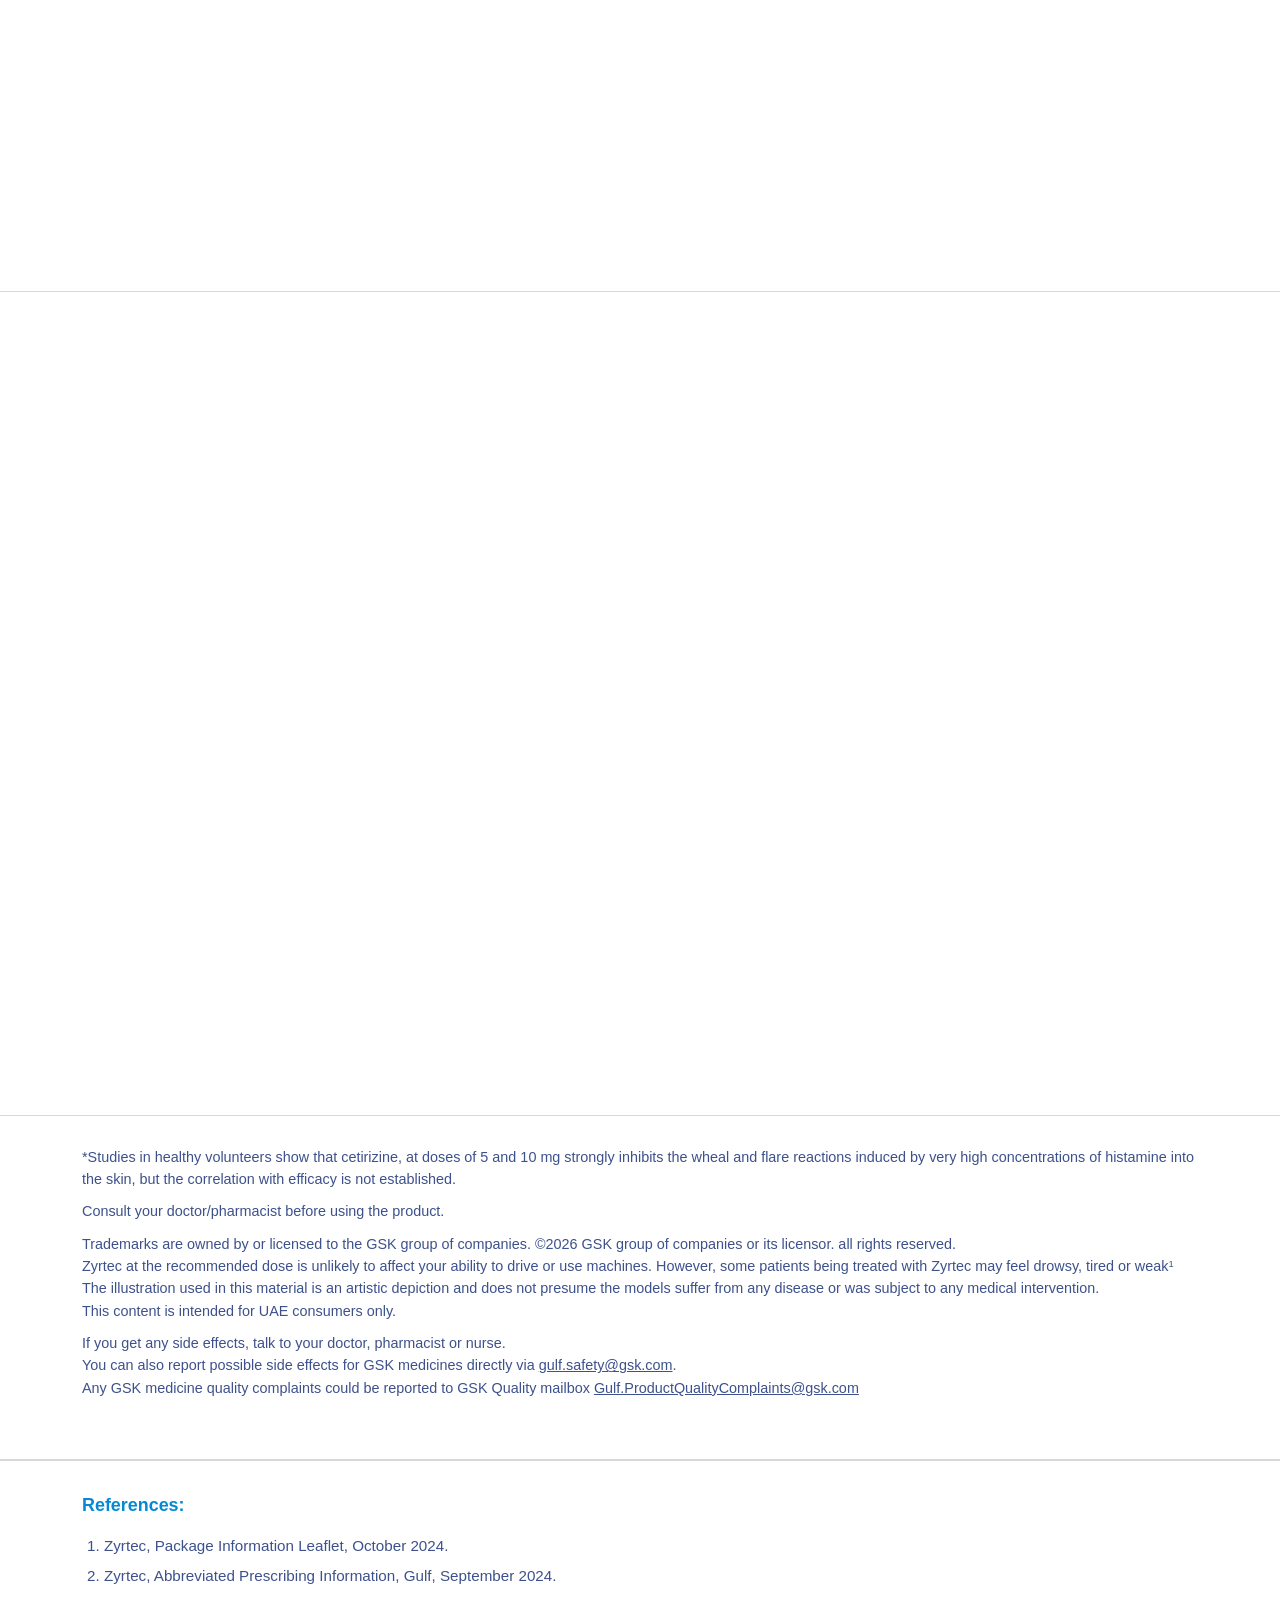
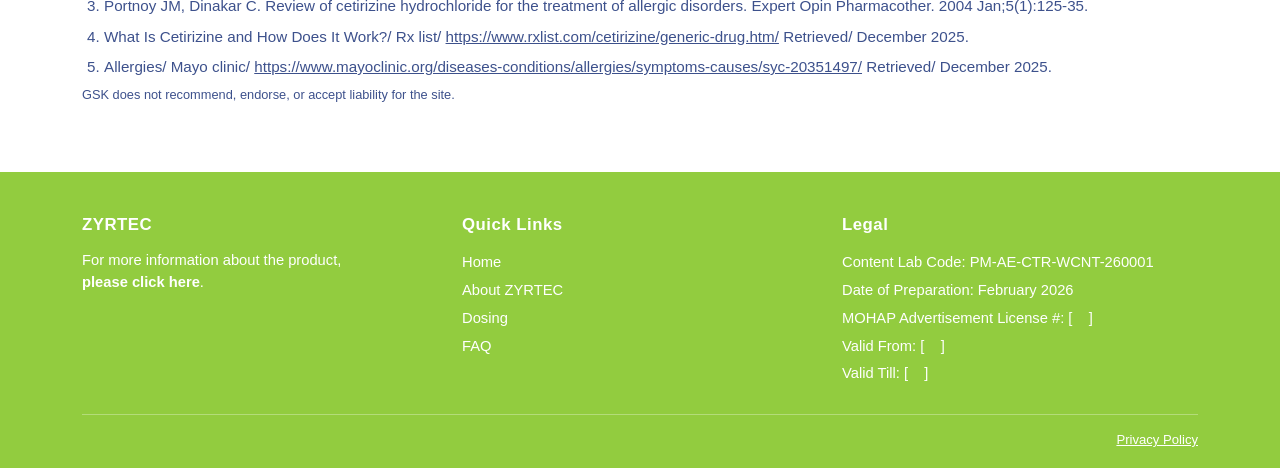
==== commit 18e7ab3b: "ashry formatting edits" ====
--- a/about-zyrtec.html
+++ b/about-zyrtec.html
@@ -95,7 +95,7 @@
             <div class="container">
                 <h2 class="display-title">
                     Fast Onset and Long-lasting Relief with
-                    <span class="word-zyrtec">ZYRTEC</span><sup>2</sup>
+                    <span class="word-zyrtec">ZYRTEC<sup>2</sup></span>
                 </h2>
                 <div class="fast-onset-row">
                     <div class="fast-onset-text">
@@ -104,7 +104,7 @@
                             <p>
                                 When you're dealing with allergy symptoms &amp; you want a fast relief,
                                 <span class="accent-lemon">THINK ABOUT</span>
-                                <strong>ZYRTEC.</strong><sup>2</sup>
+                                <strong>ZYRTEC.<sup>2</sup></strong>
                             </p>
                             <p>
                                 With <strong>ZYRTEC</strong>, you can start feeling relief within
@@ -227,7 +227,7 @@
                 <p>*Studies in healthy volunteers show that cetirizine, at doses of 5 and 10 mg strongly inhibits the wheal and flare reactions induced by very high concentrations of histamine into the skin, but the correlation with efficacy is not established.</p>
                 <p>Consult your doctor/pharmacist before using the product.</p>
                 <p>
-                    Trademarks are owned by or licensed to the GSK group of companies. &copy;2026 GSK group of companies or its licensor. all rights reserved<br />
+                    Trademarks are owned by or licensed to the GSK group of companies. &copy;2026 GSK group of companies or its licensor. all rights reserved.<br />
                     Zyrtec at the recommended dose is unlikely to affect your ability to drive or use machines. However, some patients being treated with Zyrtec may feel drowsy, tired or weak<sup>1</sup><br />
                     The illustration used in this material is an artistic depiction and does not presume the models suffer from any disease or was subject to any medical intervention.<br />
                     This content is intended for UAE consumers only.
--- a/css/about-zyrtec.css
+++ b/css/about-zyrtec.css
@@ -106,7 +106,7 @@
 }
 
 .info-box ul {
-  padding-left: 22px;
+  padding-left: 25px;
   margin-top: 6px;
 }
 
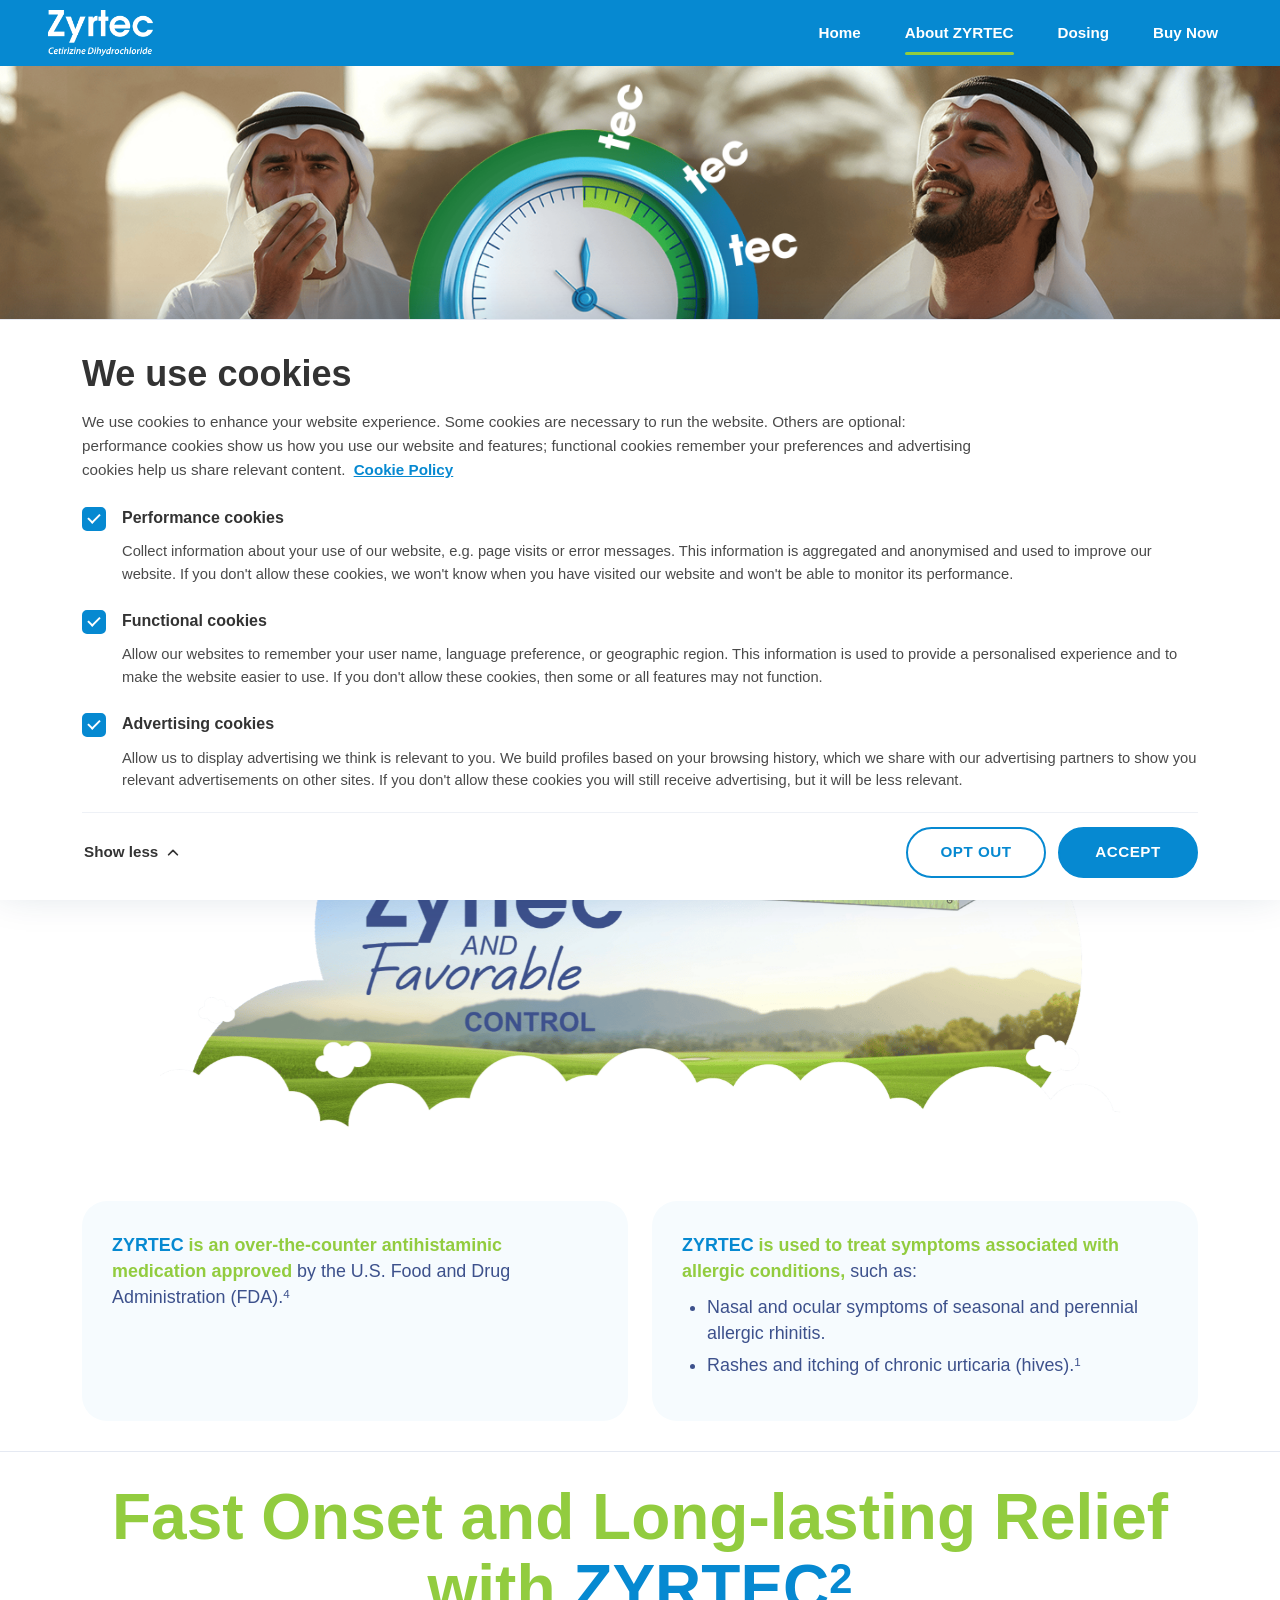
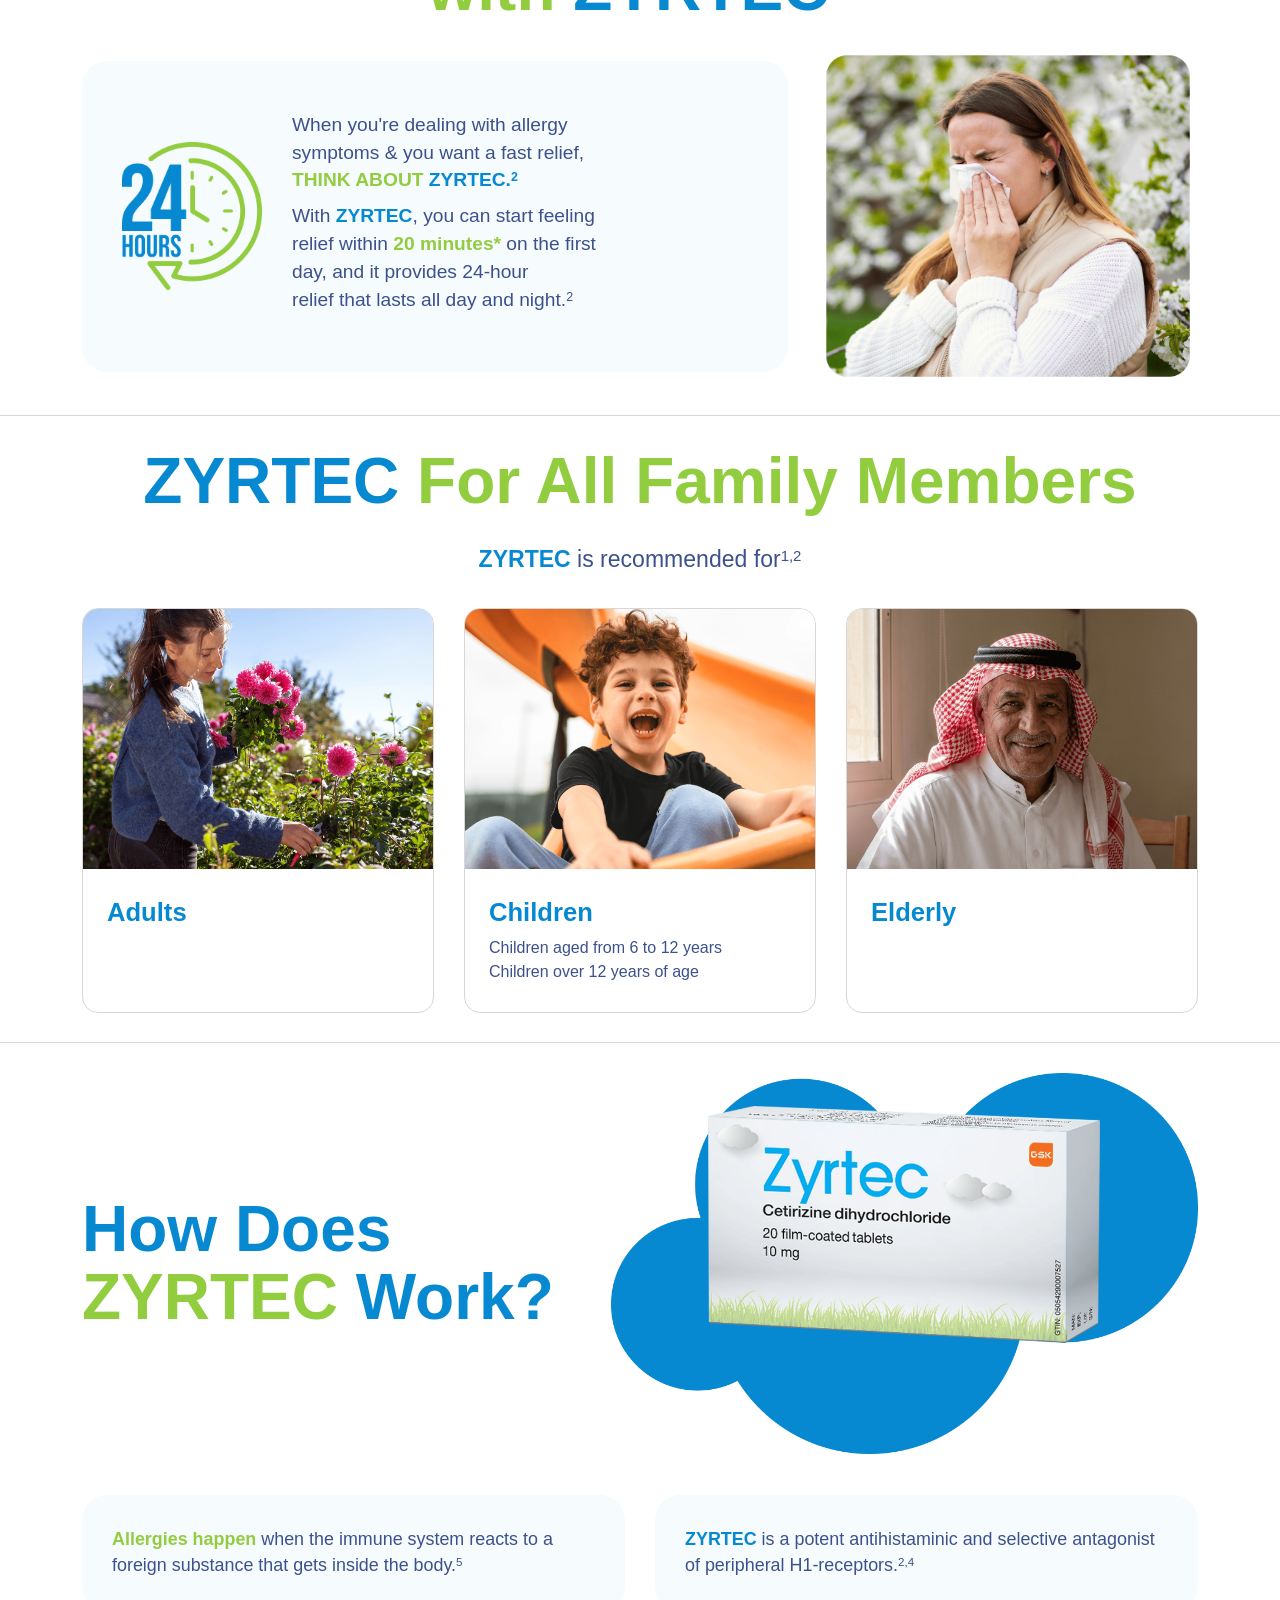
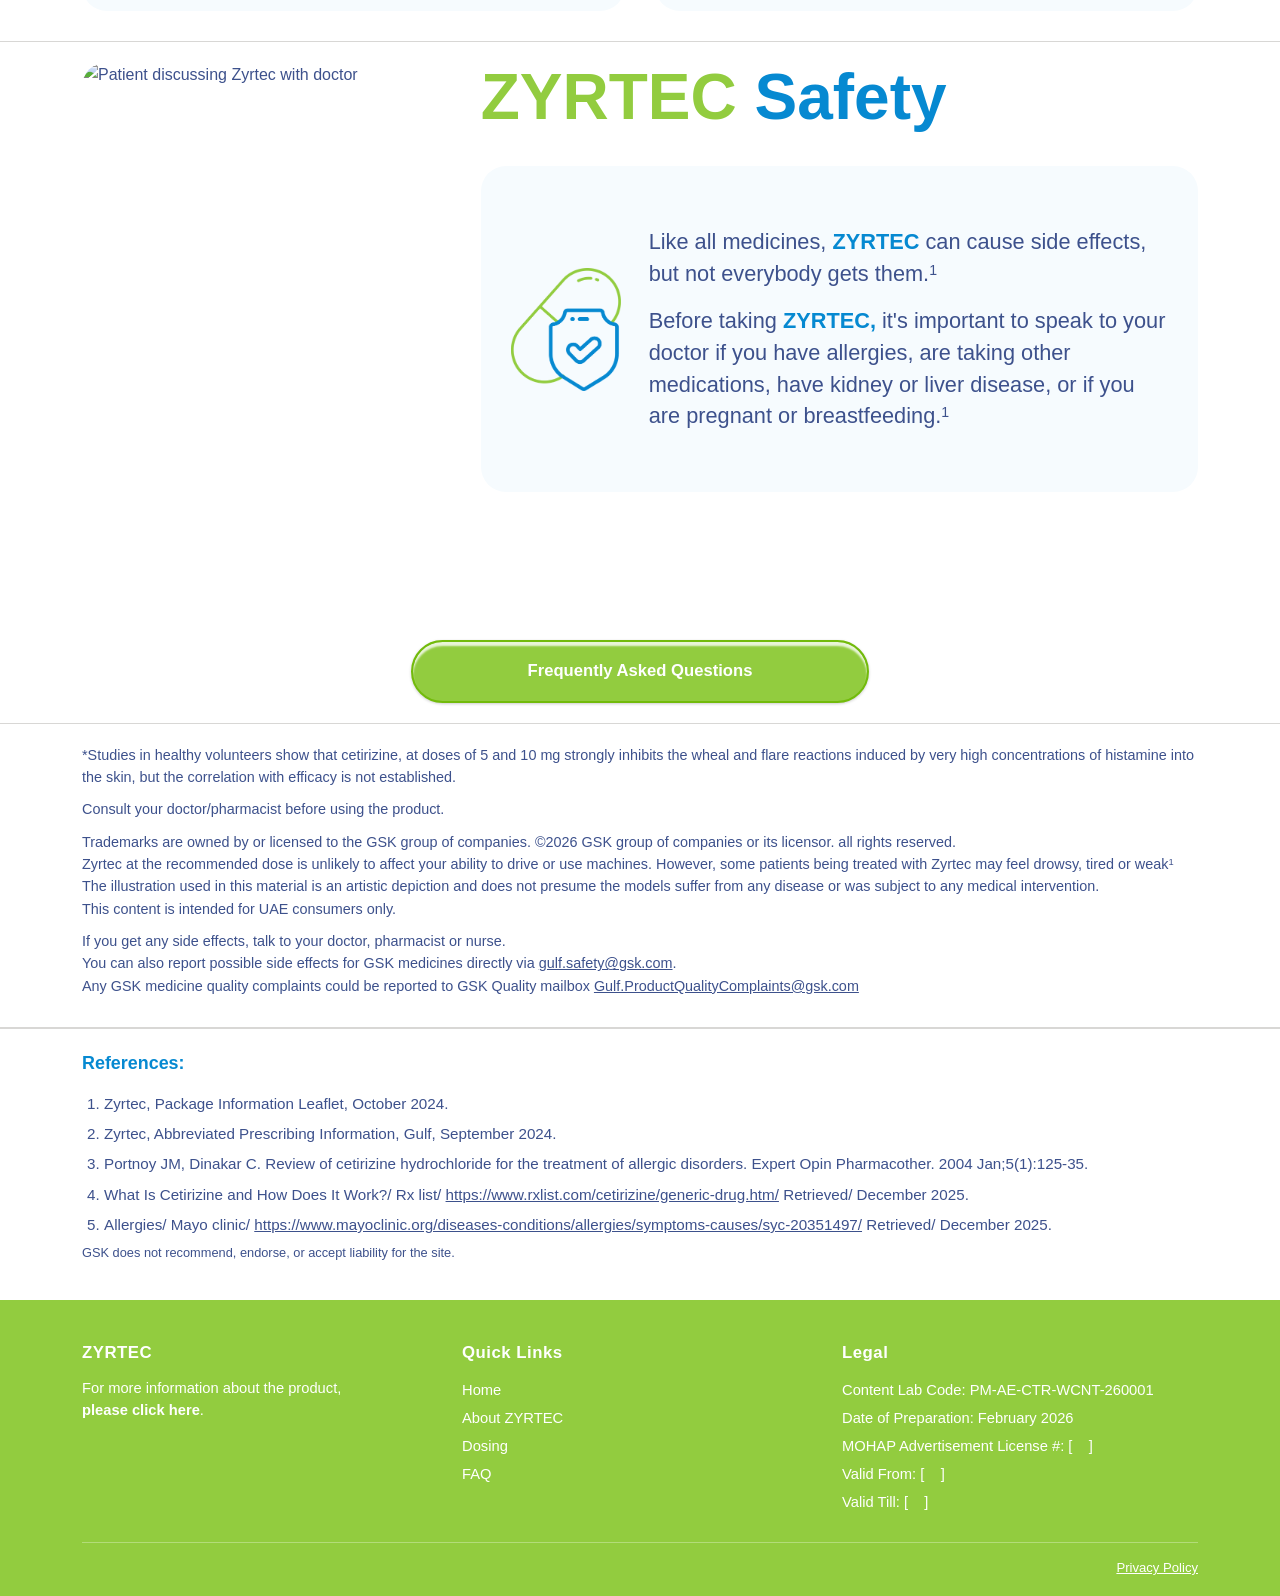
==== commit c0fb6562: "spaceing edits Co-authored-by: Copilot <copilot@github.com>" ====
--- a/about-zyrtec.html
+++ b/about-zyrtec.html
@@ -102,14 +102,17 @@
                         <img src="./assets/about-zyrtec/24-hour-icon.png" alt="24 hours" class="fast-onset-icon" />
                         <div class="fast-onset-copy">
                             <p>
-                                When you're dealing with allergy symptoms &amp; you want a fast relief,
-                                <span class="accent-lemon">THINK ABOUT</span>
+                                When you're dealing with allergy
+                                <br>symptoms &amp; you want a fast relief,
+                                <br><span class="accent-lemon">THINK ABOUT</span>
                                 <strong>ZYRTEC.<sup>2</sup></strong>
                             </p>
                             <p>
-                                With <strong>ZYRTEC</strong>, you can start feeling relief within
-                                <span class="accent-lemon">20 minutes*</span> on the first day, and it provides 24-hour
-                                relief that lasts all day and night.<sup>2</sup>
+                                With <strong>ZYRTEC</strong>, you can start feeling
+                                <br> relief within
+                                <span class="accent-lemon">20 minutes*</span> on the first
+                                <br> day, and it provides 24-hour
+                                <br>relief that lasts all day and night.<sup>2</sup>
                             </p>
                         </div>
                     </div>
@@ -207,7 +210,9 @@
                         </div>
                         <div class="safety-highlight">
                             <span class="zyrtec-word">ZYRTEC's</span>
-                            relief lasts for at least 24 hours, allowing for convenient once daily dosing.<sup>2</sup>
+                            relief lasts for at least 24
+                            <br> hours, allowing for convenient
+                            <br> once daily dosing.<sup>2</sup>
                         </div>
                     </div>
                 </div>
--- a/css/styles.css
+++ b/css/styles.css
@@ -250,7 +250,7 @@
    FAST & EFFECTIVE block
    ======================================================== */
 .section-title-block {
-  padding: 40px 0 20px;
+  padding: 0px 0 0px;
 }
 
 .fe-title {
@@ -271,19 +271,19 @@
    VIDEO SECTION
    ======================================================== */
 .video-section {
-  padding: 30px 0 50px;
+  padding: 10px 0 10px;
 }
 
 .video-thumb {
   position: relative;
   display: block;
   width: 100%;
-  max-width: 1100px;
+  max-width: 90vw;
   margin: 0 auto;
   border: 0;
   padding: 0;
   background: var(--color-light-gray);
-  border-radius: var(--radius-card);
+  /* border-radius: var(--radius-card); */
   overflow: hidden;
   cursor: pointer;
   box-shadow: var(--shadow-card);
@@ -322,24 +322,24 @@
    CTA CARDS (About / Dosing)
    ======================================================== */
 .cta-cards {
-  padding: 40px 0 60px;
+  padding: 10px 0;
 }
 
 .cta-card {
   background: #fff;
-  border-radius: var(--radius-card);
+  /* border-radius: var(--radius-card); */
   padding: 24px;
   display: flex;
   align-items: center;
   gap: 20px;
-  box-shadow: var(--shadow-card);
+  /* box-shadow: var(--shadow-card); */
   transition: transform .2s ease, box-shadow .2s ease;
 }
 
-.cta-card:hover {
+/* .cta-card:hover {
   transform: translateY(-3px);
   box-shadow: 0 14px 32px rgba(10, 48, 90, 0.12);
-}
+} */
 
 .cta-card-icon {
   flex: 0 0 120px;
@@ -379,12 +379,13 @@
    DISCLAIMER + REFERENCES
    ======================================================== */
 .disclaimer-section {
-  padding: 40px 0 10px;
+  padding: 20px 0;
   color: var(--color-blue);
   font-size: .8rem;
   line-height: 1.5;
   border-top: 1px solid #e5e9f2;
 }
+
 
 .disclaimer-section p {
   margin-bottom: .35rem;
--- a/css/about-zyrtec.css
+++ b/css/about-zyrtec.css
@@ -86,7 +86,7 @@
    SECTION: FDA / Symptoms info boxes
    ======================================================== */
 .info-boxes {
-  padding: 30px 0 60px;
+  padding: 30px 0;
 }
 
 .info-box {
@@ -161,7 +161,8 @@
    SECTION: FAST ONSET (24h icon + text + woman image)
    ======================================================== */
 .fast-onset {
-  padding: 60px 0;
+  padding: 30px 0;
+  border-top: 1px solid #e5e9f2;
 }
 
 .fast-onset-row {
@@ -175,7 +176,7 @@
   flex: 1 1 500px;
   background: var(--color-sky);
   border-radius: 25px;
-  padding: 28px 30px 28px 40px;
+  padding: 50px 30px 50px 40px;
   display: flex;
   align-items: center;
   gap: 30px;
@@ -219,14 +220,14 @@
   height: 100%;
   display: block;
   object-fit: cover;
-  min-height: 360px;
+  min-height: 260px;
 }
 
 /* ========================================================
    SECTION: FAMILY MEMBERS (cards)
    ======================================================== */
 .family-section {
-  padding: 60px 0;
+  padding: 30px 0;
   border-top: 1px solid var(--color-stroke);
 }
 
@@ -282,7 +283,7 @@
    SECTION: HOW DOES ZYRTEC WORK
    ======================================================== */
 .how-works {
-  padding: 80px 0 60px;
+  padding: 30px 0;
   border-top: 1px solid var(--color-stroke);
 }
 
@@ -344,13 +345,13 @@
    SECTION: SAFETY
    ======================================================== */
 .safety-section {
-  padding: 60px 0;
+  padding: 20px 0;
   border-top: 1px solid var(--color-stroke);
 }
 
 .safety-grid {
   display: grid;
-  grid-template-columns: 1fr 1.4fr;
+  grid-template-columns: 1fr 2fr;
   gap: 40px;
   align-items: stretch;
 }
@@ -372,7 +373,8 @@
 .safety-right {
   display: flex;
   flex-direction: column;
-  gap: 24px;
+  justify-content: end;
+  gap: 30px;
 }
 
 .safety-title {
@@ -391,10 +393,10 @@
 .safety-copy-box {
   background: var(--color-sky);
   border-radius: 25px;
-  padding: 32px 30px;
+  padding: 60px 30px;
   display: flex;
   gap: 28px;
-  align-items: flex-start;
+  align-items: center;
 }
 
 .safety-shield-icon {
@@ -406,7 +408,7 @@
 .safety-copy {
   color: var(--color-blue);
   font-family: var(--font-family);
-  font-size: clamp(1rem, 1.3vw, 1.3rem);
+  font-size: clamp(1rem, 1.7vw, 1.7rem);
   line-height: 1.45;
 }
 
@@ -428,6 +430,8 @@
   font-size: clamp(1.1rem, 1.6vw, 1.55rem);
   line-height: 1.35;
   font-family: var(--font-family);
+  margin: -4rem 3rem 0;
+
 }
 
 .safety-highlight .zyrtec-word {
@@ -438,7 +442,7 @@
    FAQ CTA button
    ======================================================== */
 .faq-cta-section {
-  padding: 50px 0 70px;
+  padding: 20px 0;
   text-align: center;
 }
 
@@ -448,7 +452,7 @@
   color: #fff;
   font-weight: 700;
   font-size: clamp(1rem, 1.3vw, 1.25rem);
-  padding: 16px 48px;
+  padding: 16px 115px;
   border: 2px solid #72bb0b;
   border-radius: 32px;
   box-shadow: 0 1px 3px rgba(0, 0, 0, .2), inset 0 4px 2px rgba(255, 255, 255, .8);
@@ -469,7 +473,7 @@
    REFERENCES
    ======================================================== */
 .references-block {
-  padding: 30px 0 50px;
+  padding: 20px 0;
   border-top: 1px solid var(--color-stroke);
   color: var(--color-blue);
 }
@@ -503,7 +507,7 @@
    DISCLAIMER
    ======================================================== */
 .disclaimer-block {
-  padding: 30px 0 50px;
+  padding: 20px 0;
   border-top: 1px solid var(--color-stroke);
   border-bottom: 1px solid var(--color-stroke);
   color: var(--color-blue);
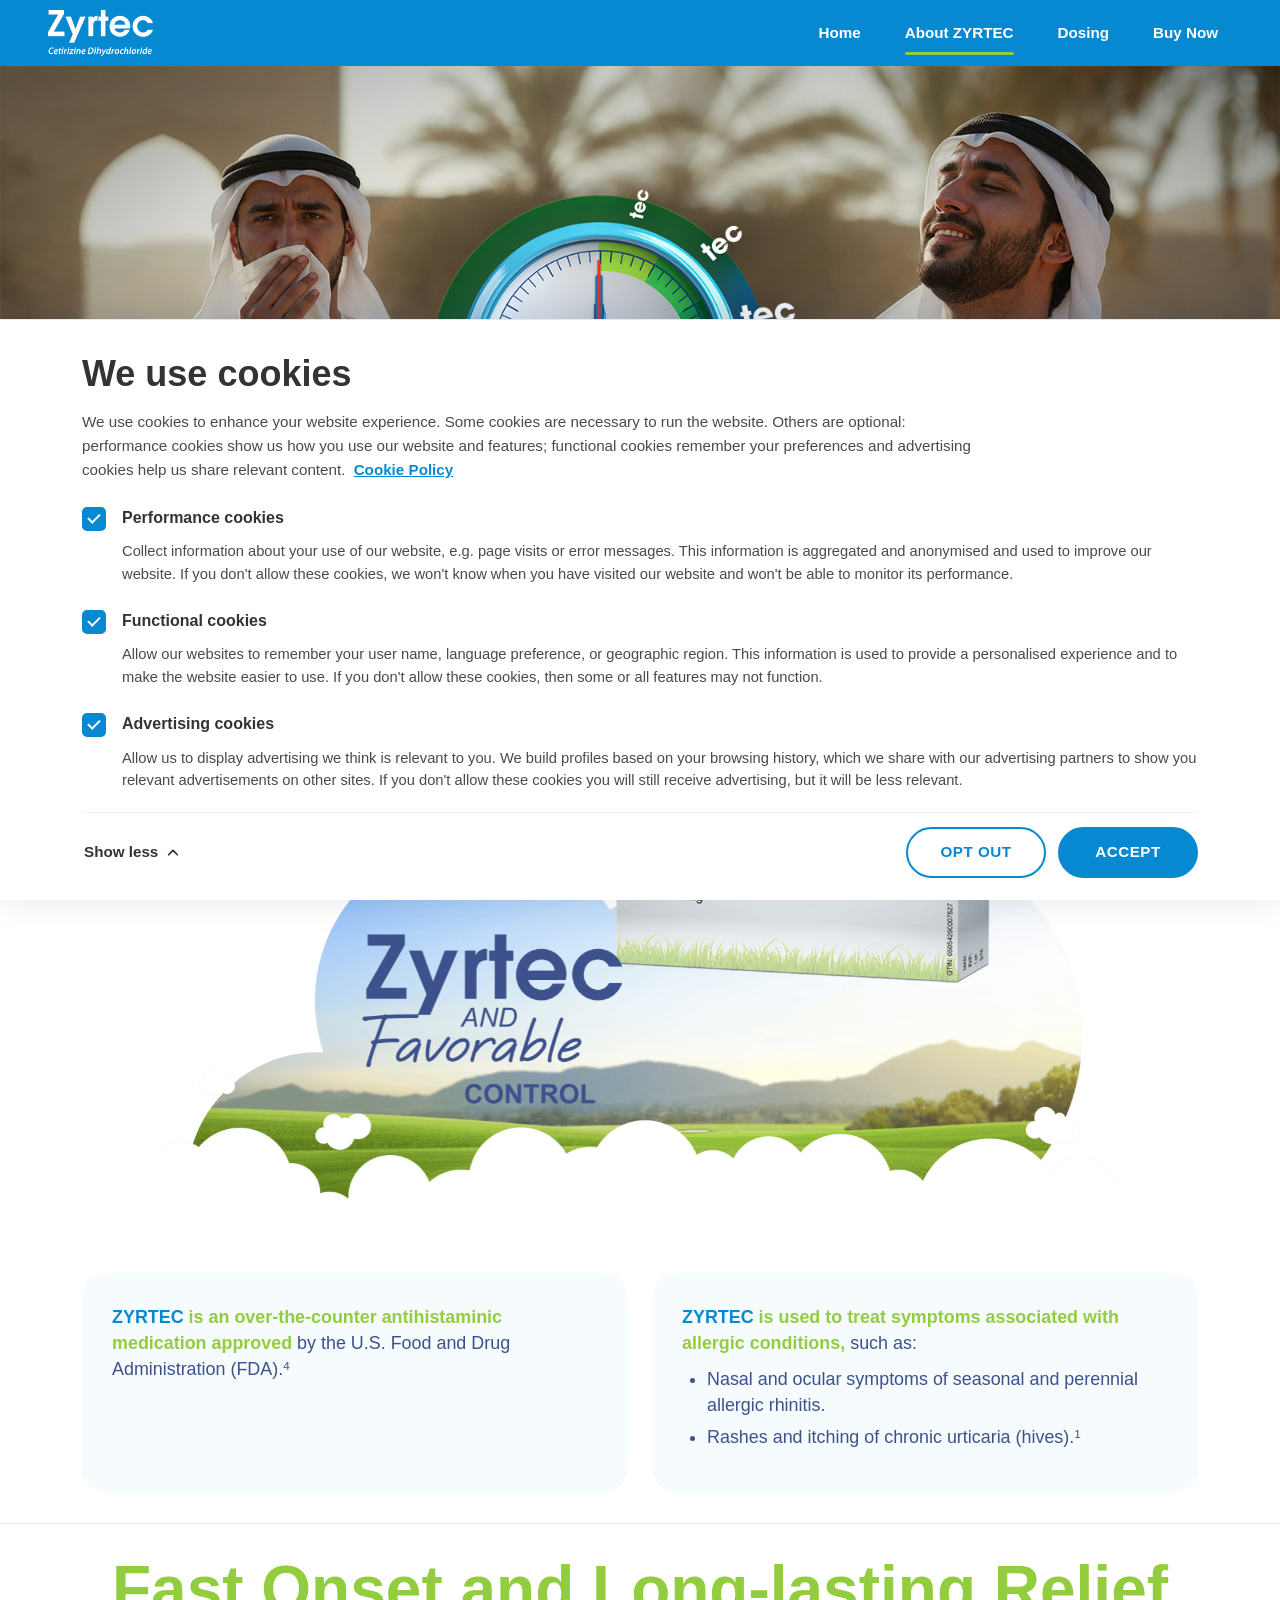
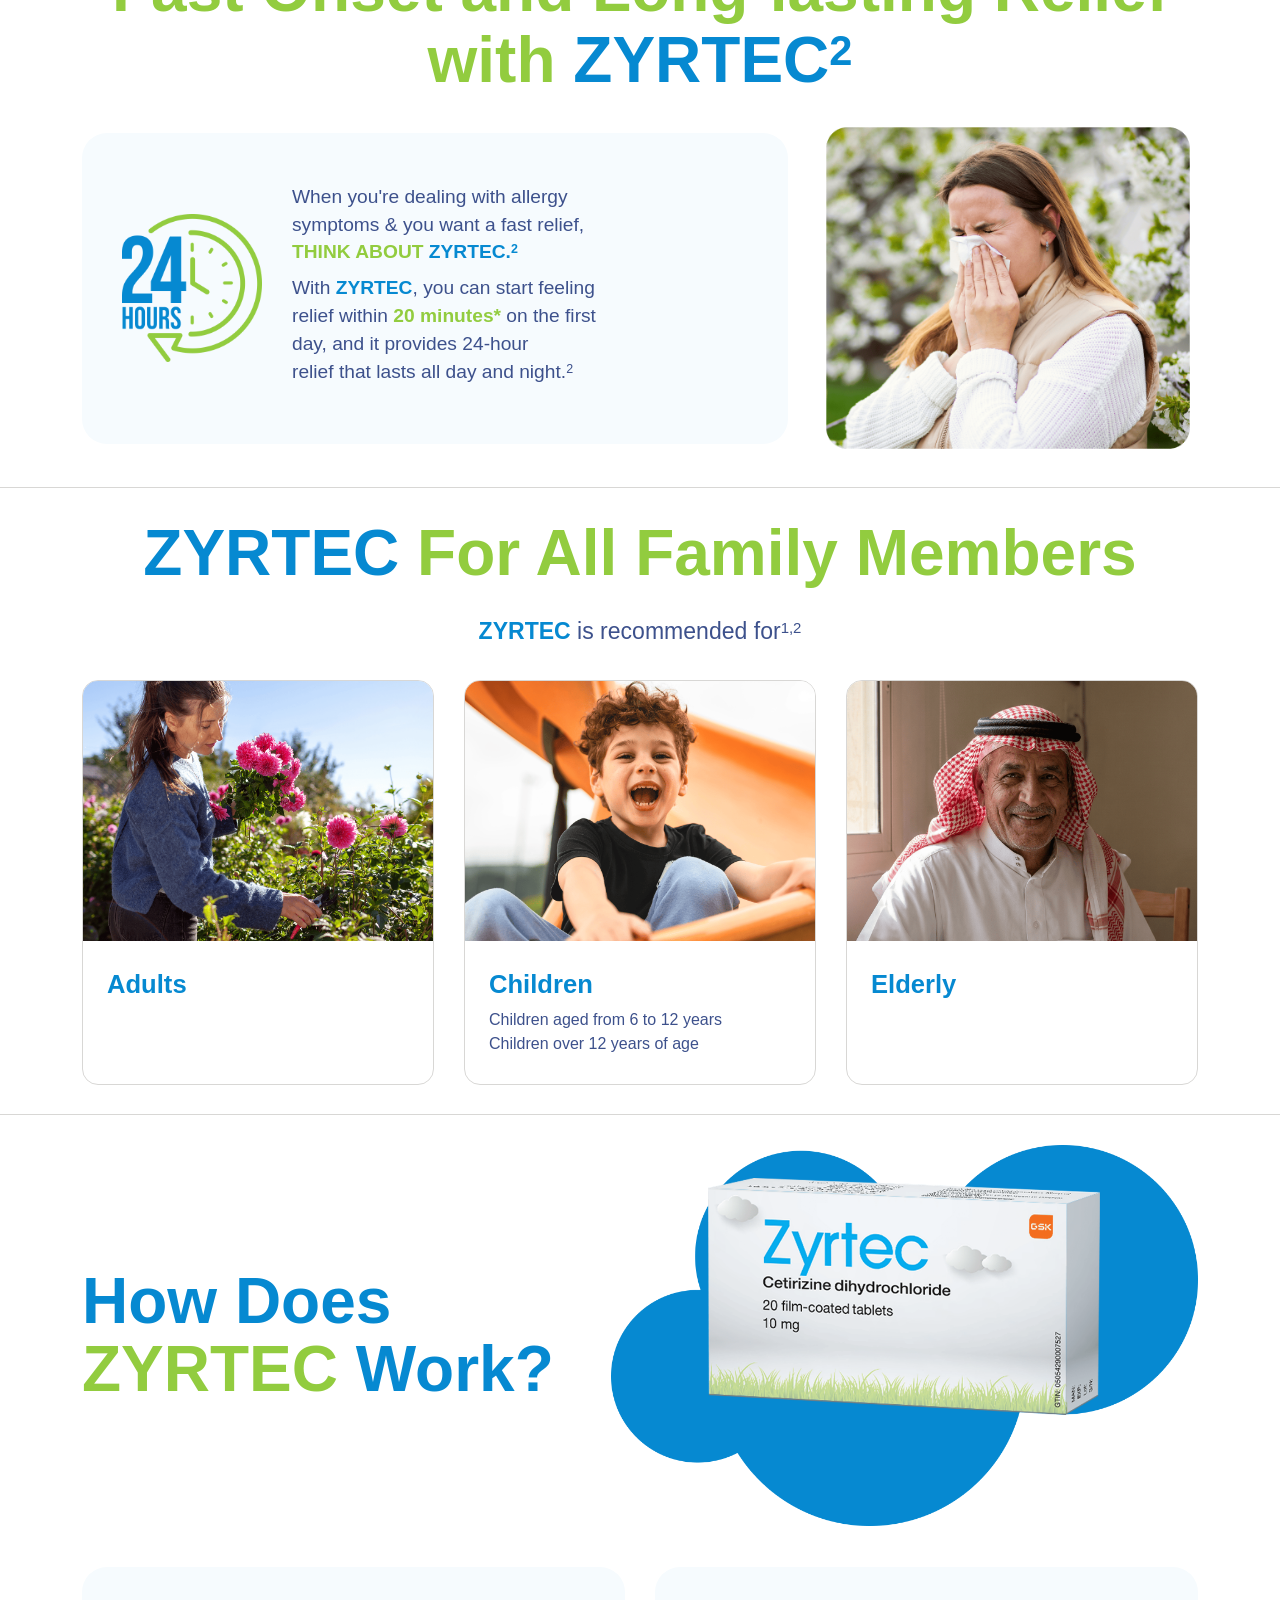
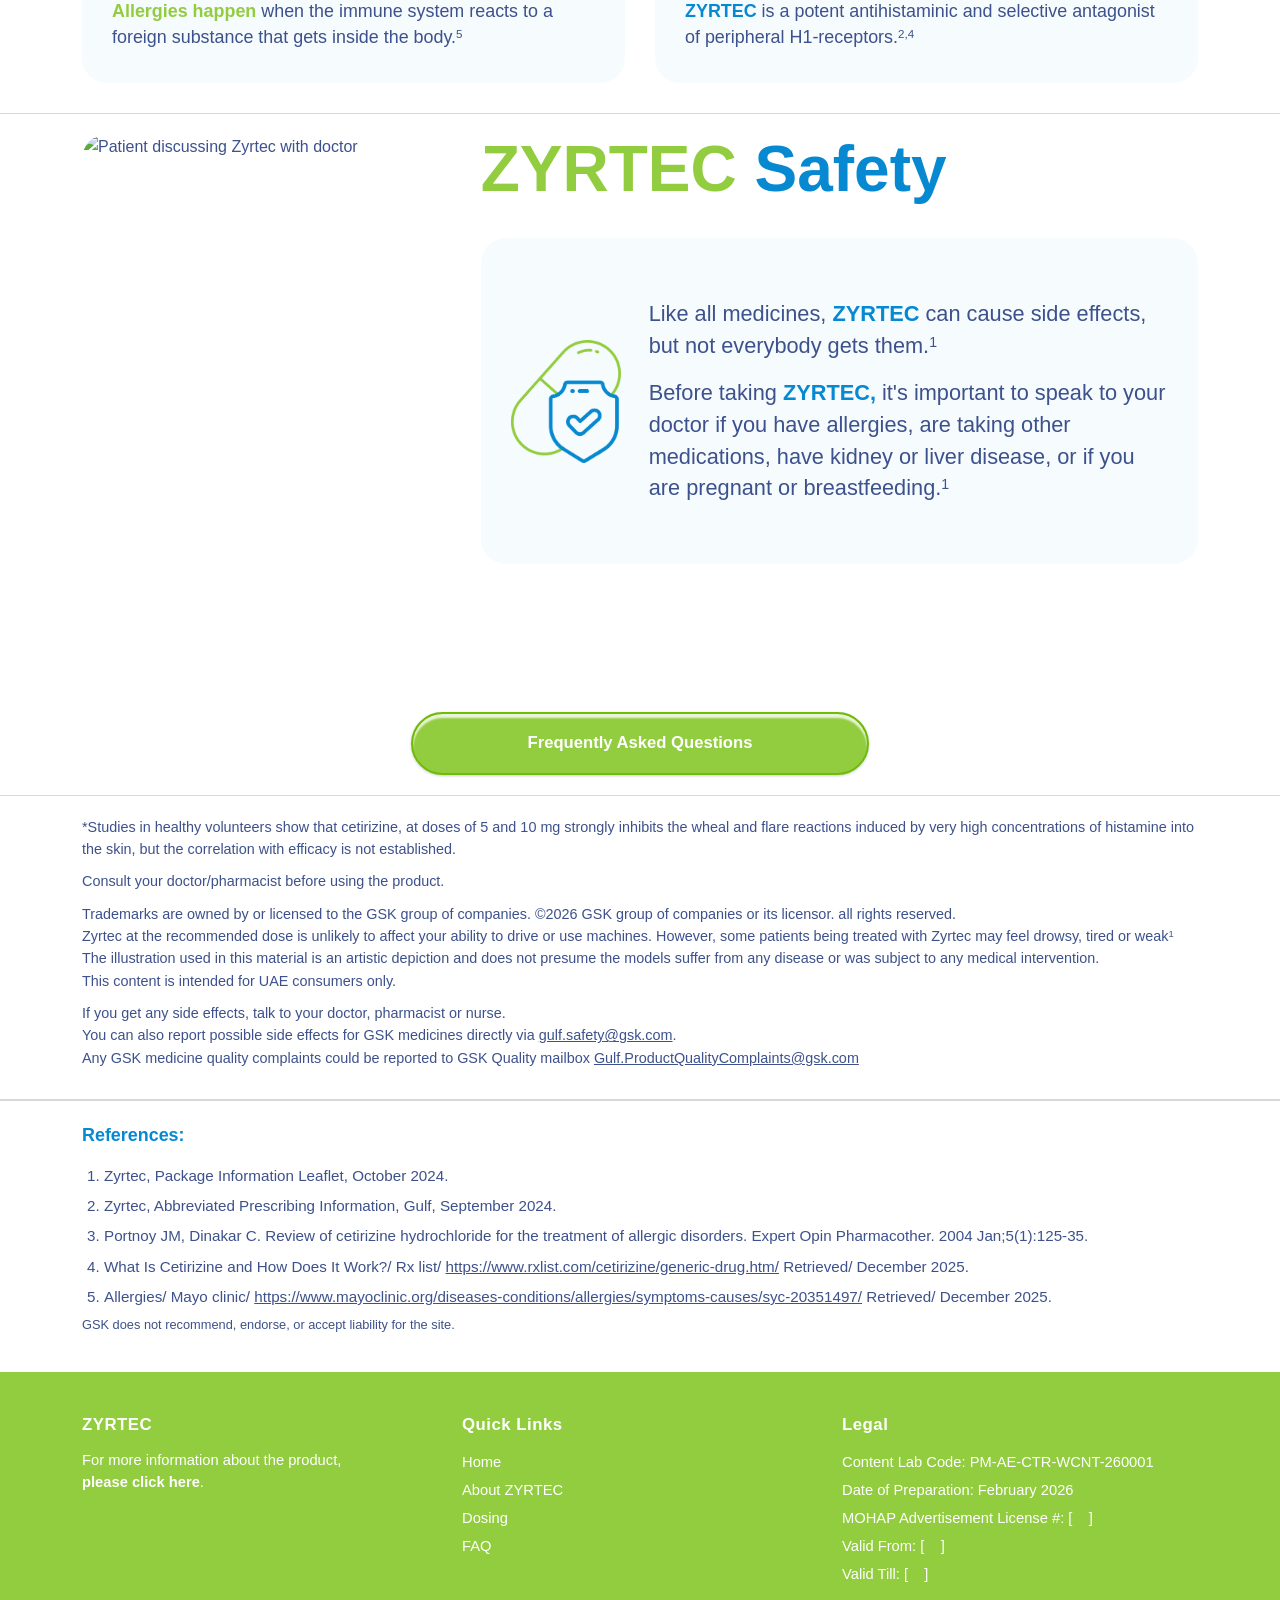
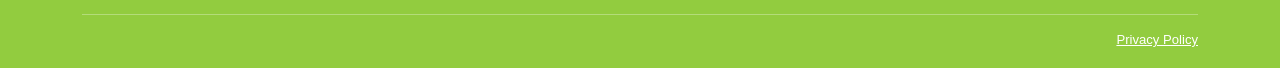
==== commit 66cd7bec: "update hero-bg" ====
--- a/about-zyrtec.html
+++ b/about-zyrtec.html
@@ -47,7 +47,42 @@
 
         <!-- ============== HERO BANNER ============== -->
         <section class="about-hero" aria-label="About Zyrtec hero">
-            <img src="./assets/about-zyrtec/hero-img.png" alt="Zyrtec — fast & effective allergy relief" class="about-hero-img" />
+            <!-- <img src="./assets/about-zyrtec/hero-img.png" alt="Zyrtec — fast & effective allergy relief" class="about-hero-img" /> -->
+            <div class="banner" role="img" aria-label="Zyrtec — for fast and effective relief of allergy symptoms in 20 to 60 minutes. Zyrtec can reconnect.">
+                <div class="layer bg"></div>
+                <div class="layer vignette"></div>
+                <div class="layer composition"></div>
+
+                <div class="clock">
+                    <svg viewBox="0 0 100 100" xmlns="http://www.w3.org/2000/svg">
+                        <defs>
+                            <filter id="handshadow2" x="-20%" y="-20%" width="140%" height="140%">
+                                <feGaussianBlur in="SourceAlpha" stdDeviation=".4" />
+                                <feOffset dx="0" dy=".5" />
+                                <feComponentTransfer>
+                                    <feFuncA type="linear" slope=".35" />
+                                </feComponentTransfer>
+                                <feMerge>
+                                    <feMergeNode />
+                                    <feMergeNode in="SourceGraphic" />
+                                </feMerge>
+                            </filter>
+                        </defs>
+                        <g filter="url(#handshadow2)">
+                            <line class="hand-hour" x1="50" y1="50" x2="50" y2="30" stroke="#0e3d6e" stroke-width="3.4" stroke-linecap="round" />
+                            <line class="hand-minute" x1="50" y1="50" x2="50" y2="20" stroke="#1872b8" stroke-width="2.6" stroke-linecap="round" />
+                            <line class="hand-second" x1="50" y1="55" x2="50" y2="14" stroke="#d63b2f" stroke-width="1.1" stroke-linecap="round" />
+                            <circle cx="50" cy="50" r="2.2" fill="#0e3d6e" />
+                            <circle cx="50" cy="50" r=".9" fill="#fff" />
+                        </g>
+                    </svg>
+                </div>
+
+                <div class="layer shine"></div>
+                <div class="layer cta-glow"></div>
+
+                <a class="cta-link" href="https://groupvhm.net/hosting/GSK/Zyrtec_Microsite/about-zyrtec.html" aria-label="Learn more about Zyrtec"></a>
+            </div>
         </section>
 
         <!-- ============== PACK + AND FAVORABLE CONTROL ============== -->
--- a/css/styles.css
+++ b/css/styles.css
@@ -116,6 +116,350 @@
   transform: translateY(-1px);
 }
 
+/* ---------- Banner stage (1600x800, fluid) ---------- */
+.banner {
+  position: relative;
+  width: 100%;
+  max-width: 100vw;
+  aspect-ratio: 2 / 1;
+  margin: 0 auto;
+  overflow: hidden;
+  background: #000;
+  /* box-shadow: 0 10px 30px rgba(0, 0, 0, .12); */
+  isolation: isolate;
+}
+
+.layer {
+  position: absolute;
+  inset: 0;
+  width: 100%;
+  height: 100%;
+  background-position: center center;
+  background-repeat: no-repeat;
+  background-size: cover;
+  will-change: transform, opacity, filter;
+}
+
+/* ---------- Layer 1 : Background photo (woman, relief scene) ---------- */
+.bg {
+  background-image: url("../assets/v1_bg_woman.jpg");
+  transform-origin: 70% 50%;
+  animation: kenburns 8s ease-in-out infinite;
+}
+
+/* Soft warm vignette to lift the foreground off the photo */
+.vignette {
+  background: radial-gradient(ellipse at 70% 50%,
+      rgba(0, 0, 0, 0) 35%,
+      rgba(0, 0, 0, .18) 70%,
+      rgba(0, 0, 0, .42) 100%);
+  pointer-events: none;
+  animation: vignette-pulse 8s ease-in-out infinite;
+}
+
+/* ---------- Layer 2 : Foreground composition
+       (blue curve + timer + product + CTA copy) — slides in as one unit ---------- */
+.composition {
+  background-image: url("../assets/v1_timer_composition.png");
+  transform-origin: 50% 100%;
+  animation: composition-in 8s cubic-bezier(.22, .9, .3, 1) infinite;
+}
+
+/* ---------- Layer 3 : Animated SVG clock overlay ----------
+     Sits exactly over the static clock at center (380,353) r=220 in 1600x800.
+     The face PNG underneath provides the dial; only the hands here animate. */
+.clock {
+  position: absolute;
+  left: 10%;
+  /* (380 - 220) / 1600 */
+  top: 16.625%;
+  /* (353 - 220) / 800  */
+  width: 27.5%;
+  /* 440 / 1600 */
+  height: 55%;
+  /* 440 / 800  */
+  transform-origin: 50% 100%;
+  animation: composition-in 8s cubic-bezier(.22, .9, .3, 1) infinite;
+  pointer-events: none;
+}
+
+.clock svg {
+  width: 100%;
+  height: 100%;
+  display: block;
+  overflow: visible;
+}
+
+/* The hour and minute hands match the static design's pose, but drift slowly */
+.hand-hour {
+  transform-origin: 50px 50px;
+  animation: hour-drift 480s linear infinite;
+}
+
+.hand-minute {
+  transform-origin: 50px 50px;
+  animation: minute-drift 60s linear infinite;
+}
+
+/* Second hand: tick-tock, 30 discrete ticks per loop */
+.hand-second {
+  transform-origin: 50px 50px;
+  animation: tick-tock 6s steps(30, end) infinite;
+}
+
+.hand-pin {
+  transform-origin: 50px 50px;
+}
+
+/* ---------- Layer 4 : White clouds — FOREGROUND, on top of the composition ---------- */
+.clouds {
+  background-image: url("../assets/v1_clouds.png");
+  background-size: 100% auto;
+  background-position: bottom center;
+  animation: clouds-drift 8s ease-in-out infinite;
+}
+
+/* ---------- Layer 5 : Shine sweep across the whole banner ---------- */
+.shine {
+  background: linear-gradient(115deg,
+      rgba(255, 255, 255, 0) 38%,
+      rgba(255, 255, 255, .32) 50%,
+      rgba(255, 255, 255, 0) 62%);
+  mix-blend-mode: screen;
+  transform: translateX(-110%);
+  animation: shine-sweep 8s ease-in-out infinite;
+  pointer-events: none;
+}
+
+/* ---------- Layer 6 : CTA breathing pulse ---------- */
+.cta-glow {
+  background: radial-gradient(circle at 78% 52%,
+      rgba(0, 153, 213, .35) 0%,
+      rgba(0, 153, 213, 0) 16%);
+  mix-blend-mode: screen;
+  opacity: 0;
+  animation: cta-breathe 8s ease-in-out infinite;
+  pointer-events: none;
+}
+
+/* ---------- Click-through CTA hit area ---------- */
+.cta-link {
+  position: absolute;
+  top: 38%;
+  left: 64%;
+  width: 26%;
+  height: 24%;
+  cursor: pointer;
+  z-index: 10;
+  text-decoration: none;
+}
+
+/* ============================================================
+     KEYFRAMES (8s loop)
+     ============================================================ */
+
+@keyframes kenburns {
+  0% {
+    transform: scale(1.06) translateX(0);
+  }
+
+  45% {
+    transform: scale(1.02) translateX(-1.2%);
+  }
+
+  70% {
+    transform: scale(1.02) translateX(-1.2%);
+  }
+
+  100% {
+    transform: scale(1.06) translateX(0);
+  }
+}
+
+@keyframes vignette-pulse {
+  0% {
+    opacity: .55;
+  }
+
+  45% {
+    opacity: .85;
+  }
+
+  100% {
+    opacity: .55;
+  }
+}
+
+/* Composition entrance — also applied to the SVG clock so they move as one */
+@keyframes composition-in {
+  0% {
+    transform: translateY(8%) scale(.96);
+    opacity: 0;
+    filter: blur(6px);
+  }
+
+  14% {
+    transform: translateY(2%) scale(.985);
+    opacity: .9;
+    filter: blur(2px);
+  }
+
+  30% {
+    transform: translateY(0) scale(1);
+    opacity: 1;
+    filter: blur(0);
+  }
+
+  70% {
+    transform: translateY(0) scale(1);
+    opacity: 1;
+    filter: blur(0);
+  }
+
+  90% {
+    transform: translateY(0) scale(1.005);
+    opacity: 1;
+    filter: blur(0);
+  }
+
+  100% {
+    transform: translateY(2%) scale(.99);
+    opacity: 0;
+    filter: blur(3px);
+  }
+}
+
+/* Clouds drift up from below the frame */
+@keyframes clouds-drift {
+  0% {
+    transform: translateY(40%);
+    opacity: 0;
+  }
+
+  22% {
+    transform: translateY(0);
+    opacity: 1;
+  }
+
+  78% {
+    transform: translateY(0);
+    opacity: 1;
+  }
+
+  100% {
+    transform: translateY(20%);
+    opacity: 0;
+  }
+}
+
+/* Hour hand : almost imperceptible drift */
+@keyframes hour-drift {
+  from {
+    transform: rotate(0deg);
+  }
+
+  to {
+    transform: rotate(15deg);
+  }
+}
+
+/* Minute hand : visible slow sweep */
+@keyframes minute-drift {
+  from {
+    transform: rotate(0deg);
+  }
+
+  to {
+    transform: rotate(360deg);
+  }
+}
+
+/* Second hand : 30 discrete ticks per 6s — clearly "tick-tock" */
+@keyframes tick-tock {
+  from {
+    transform: rotate(0deg);
+  }
+
+  to {
+    transform: rotate(360deg);
+  }
+}
+
+@keyframes shine-sweep {
+
+  0%,
+  38% {
+    transform: translateX(-110%);
+    opacity: 0;
+  }
+
+  45% {
+    opacity: 1;
+  }
+
+  62% {
+    transform: translateX(110%);
+    opacity: 1;
+  }
+
+  63%,
+  100% {
+    transform: translateX(110%);
+    opacity: 0;
+  }
+}
+
+@keyframes cta-breathe {
+
+  0%,
+  32% {
+    opacity: 0;
+  }
+
+  45% {
+    opacity: .9;
+  }
+
+  55% {
+    opacity: .15;
+  }
+
+  65% {
+    opacity: .85;
+  }
+
+  75% {
+    opacity: .15;
+  }
+
+  100% {
+    opacity: 0;
+  }
+}
+
+@media (prefers-reduced-motion: reduce) {
+
+  .bg,
+  .clouds,
+  .composition,
+  .shine,
+  .cta-glow,
+  .vignette,
+  .clock,
+  .hand-hour,
+  .hand-minute,
+  .hand-second {
+    animation: none !important;
+  }
+
+  .clouds,
+  .composition,
+  .clock {
+    opacity: 1;
+    transform: none;
+    filter: none;
+  }
+}
 
 /* .btn-lemon.btn-sm,
 .btn-zyrtec.btn-sm {
@@ -235,7 +579,7 @@
   position: relative;
   width: 100%;
   overflow: hidden;
-  background-color: var(--color-zyrtec-blue);
+  /* background-color: var(--color-zyrtec-blue); */
 }
 
 .hero-image {
--- a/css/about-zyrtec.css
+++ b/css/about-zyrtec.css
@@ -11,6 +11,312 @@
   background: #fff;
   color: var(--color-blue);
   overflow-x: hidden;
+}
+
+/* ---------- Banner stage ---------- */
+.banner {
+  position: relative;
+  width: 100%;
+  max-width: 100vw;
+  aspect-ratio: 2 / 1;
+  margin: 0 auto;
+  overflow: hidden;
+  background: #000;
+  /* box-shadow: 0 10px 30px rgba(0, 0, 0, .12); */
+  isolation: isolate;
+}
+
+.layer {
+  position: absolute;
+  inset: 0;
+  width: 100%;
+  height: 100%;
+  background-position: center center;
+  background-repeat: no-repeat;
+  background-size: cover;
+  will-change: transform, opacity, filter;
+}
+
+/* ---------- Layer 1 : Background photo (before+after — both men, static)
+       NOTE: The previous version used a clip-path wipe between two photos, which
+       produced a visible vertical seam line. That has been removed — both men
+       are now visible from the start; the brand story (suffering left → relief
+       right) reads from the photo itself, and the entrance drama is carried by
+       the foreground composition + ticking clock. ---------- */
+.bg {
+  background-image: url("../assets/v2_bg_before_after.jpg");
+  transform-origin: 50% 50%;
+  animation: kenburns 9s ease-in-out infinite;
+}
+
+.vignette {
+  background:
+    radial-gradient(ellipse at 50% 60%,
+      rgba(0, 0, 0, 0) 30%,
+      rgba(0, 0, 0, .20) 70%,
+      rgba(0, 0, 0, .45) 100%);
+  pointer-events: none;
+  animation: vignette-pulse 9s ease-in-out infinite;
+}
+
+/* ---------- Layer 2 : Foreground composition
+       (timer + product + body copy + CTA + clouds) ---------- */
+.composition {
+  background-image: url("../assets/v2_full_composition.png");
+  transform-origin: 50% 100%;
+  animation: composition-in 9s cubic-bezier(.22, .9, .3, 1) infinite;
+}
+
+/* ---------- Layer 3 : Animated SVG clock overlay ----------
+     Sits over the static clock at center (749,370) r=175 in 1600x800 ---------- */
+.clock {
+  position: absolute;
+  left: 35.875%;
+  /* (749 - 175) / 1600 */
+  top: 24.375%;
+  /* (370 - 175) / 800  */
+  width: 21.875%;
+  /* 350 / 1600 */
+  height: 43.75%;
+  /* 350 / 800  */
+  transform-origin: 50% 100%;
+  animation: composition-in 9s cubic-bezier(.22, .9, .3, 1) infinite;
+  pointer-events: none;
+}
+
+.clock svg {
+  width: 100%;
+  height: 100%;
+  display: block;
+  overflow: visible;
+}
+
+.hand-hour {
+  transform-origin: 50px 50px;
+  animation: hour-drift 480s linear infinite;
+}
+
+.hand-minute {
+  transform-origin: 50px 50px;
+  animation: minute-drift 60s linear infinite;
+}
+
+.hand-second {
+  transform-origin: 50px 50px;
+  animation: tick-tock 6s steps(30, end) infinite;
+}
+
+/* ---------- Layer 4 : Shine sweep ---------- */
+.shine {
+  background: linear-gradient(115deg,
+      rgba(255, 255, 255, 0) 38%,
+      rgba(255, 255, 255, .32) 50%,
+      rgba(255, 255, 255, 0) 62%);
+  mix-blend-mode: screen;
+  transform: translateX(-110%);
+  animation: shine-sweep 9s ease-in-out infinite;
+  pointer-events: none;
+}
+
+/* ---------- Layer 5 : CTA glow ---------- */
+.cta-glow {
+  background: radial-gradient(circle at 78% 50%,
+      rgba(0, 153, 213, .35) 0%,
+      rgba(0, 153, 213, 0) 16%);
+  mix-blend-mode: screen;
+  opacity: 0;
+  animation: cta-breathe 9s ease-in-out infinite;
+  pointer-events: none;
+}
+
+/* ---------- Click-through CTA ---------- */
+.cta-link {
+  position: absolute;
+  top: 36%;
+  left: 64%;
+  width: 26%;
+  height: 26%;
+  cursor: pointer;
+  z-index: 10;
+  text-decoration: none;
+}
+
+/* ============================================================
+     KEYFRAMES (9s loop)
+     ============================================================ */
+
+@keyframes kenburns {
+  0% {
+    transform: scale(1.05);
+  }
+
+  45% {
+    transform: scale(1.02);
+  }
+
+  70% {
+    transform: scale(1.02);
+  }
+
+  100% {
+    transform: scale(1.05);
+  }
+}
+
+@keyframes vignette-pulse {
+  0% {
+    opacity: .55;
+  }
+
+  45% {
+    opacity: .85;
+  }
+
+  100% {
+    opacity: .55;
+  }
+}
+
+@keyframes composition-in {
+  0% {
+    transform: translateY(8%) scale(.96);
+    opacity: 0;
+    filter: blur(6px);
+  }
+
+  14% {
+    transform: translateY(2%) scale(.985);
+    opacity: .9;
+    filter: blur(2px);
+  }
+
+  30% {
+    transform: translateY(0) scale(1);
+    opacity: 1;
+    filter: blur(0);
+  }
+
+  78% {
+    transform: translateY(0) scale(1);
+    opacity: 1;
+    filter: blur(0);
+  }
+
+  92% {
+    transform: translateY(2%) scale(.99);
+    opacity: 1;
+    filter: blur(0);
+  }
+
+  100% {
+    transform: translateY(8%) scale(.96);
+    opacity: 0;
+    filter: blur(6px);
+  }
+}
+
+@keyframes hour-drift {
+  from {
+    transform: rotate(0deg);
+  }
+
+  to {
+    transform: rotate(15deg);
+  }
+}
+
+@keyframes minute-drift {
+  from {
+    transform: rotate(0deg);
+  }
+
+  to {
+    transform: rotate(360deg);
+  }
+}
+
+@keyframes tick-tock {
+  from {
+    transform: rotate(0deg);
+  }
+
+  to {
+    transform: rotate(360deg);
+  }
+}
+
+@keyframes shine-sweep {
+
+  0%,
+  38% {
+    transform: translateX(-110%);
+    opacity: 0;
+  }
+
+  45% {
+    opacity: 1;
+  }
+
+  62% {
+    transform: translateX(110%);
+    opacity: 1;
+  }
+
+  63%,
+  100% {
+    transform: translateX(110%);
+    opacity: 0;
+  }
+}
+
+@keyframes cta-breathe {
+
+  0%,
+  32% {
+    opacity: 0;
+  }
+
+  50% {
+    opacity: .9;
+  }
+
+  60% {
+    opacity: .15;
+  }
+
+  70% {
+    opacity: .85;
+  }
+
+  80% {
+    opacity: .15;
+  }
+
+  100% {
+    opacity: 0;
+  }
+}
+
+@media (prefers-reduced-motion: reduce) {
+
+  .bg,
+  .composition,
+  .shine,
+  .cta-glow,
+  .vignette,
+  .clock,
+  .hand-hour,
+  .hand-minute,
+  .hand-second {
+    animation: none !important;
+  }
+
+  .composition,
+  .clock {
+    opacity: 1;
+    transform: none;
+    filter: none;
+  }
 }
 
 /* ========================================================
@@ -635,4 +941,10 @@
     width: 100%;
     padding: 14px 24px;
   }
+
+  .safety-highlight {
+
+    margin: 0rem 3rem 0;
+
+  }
 }
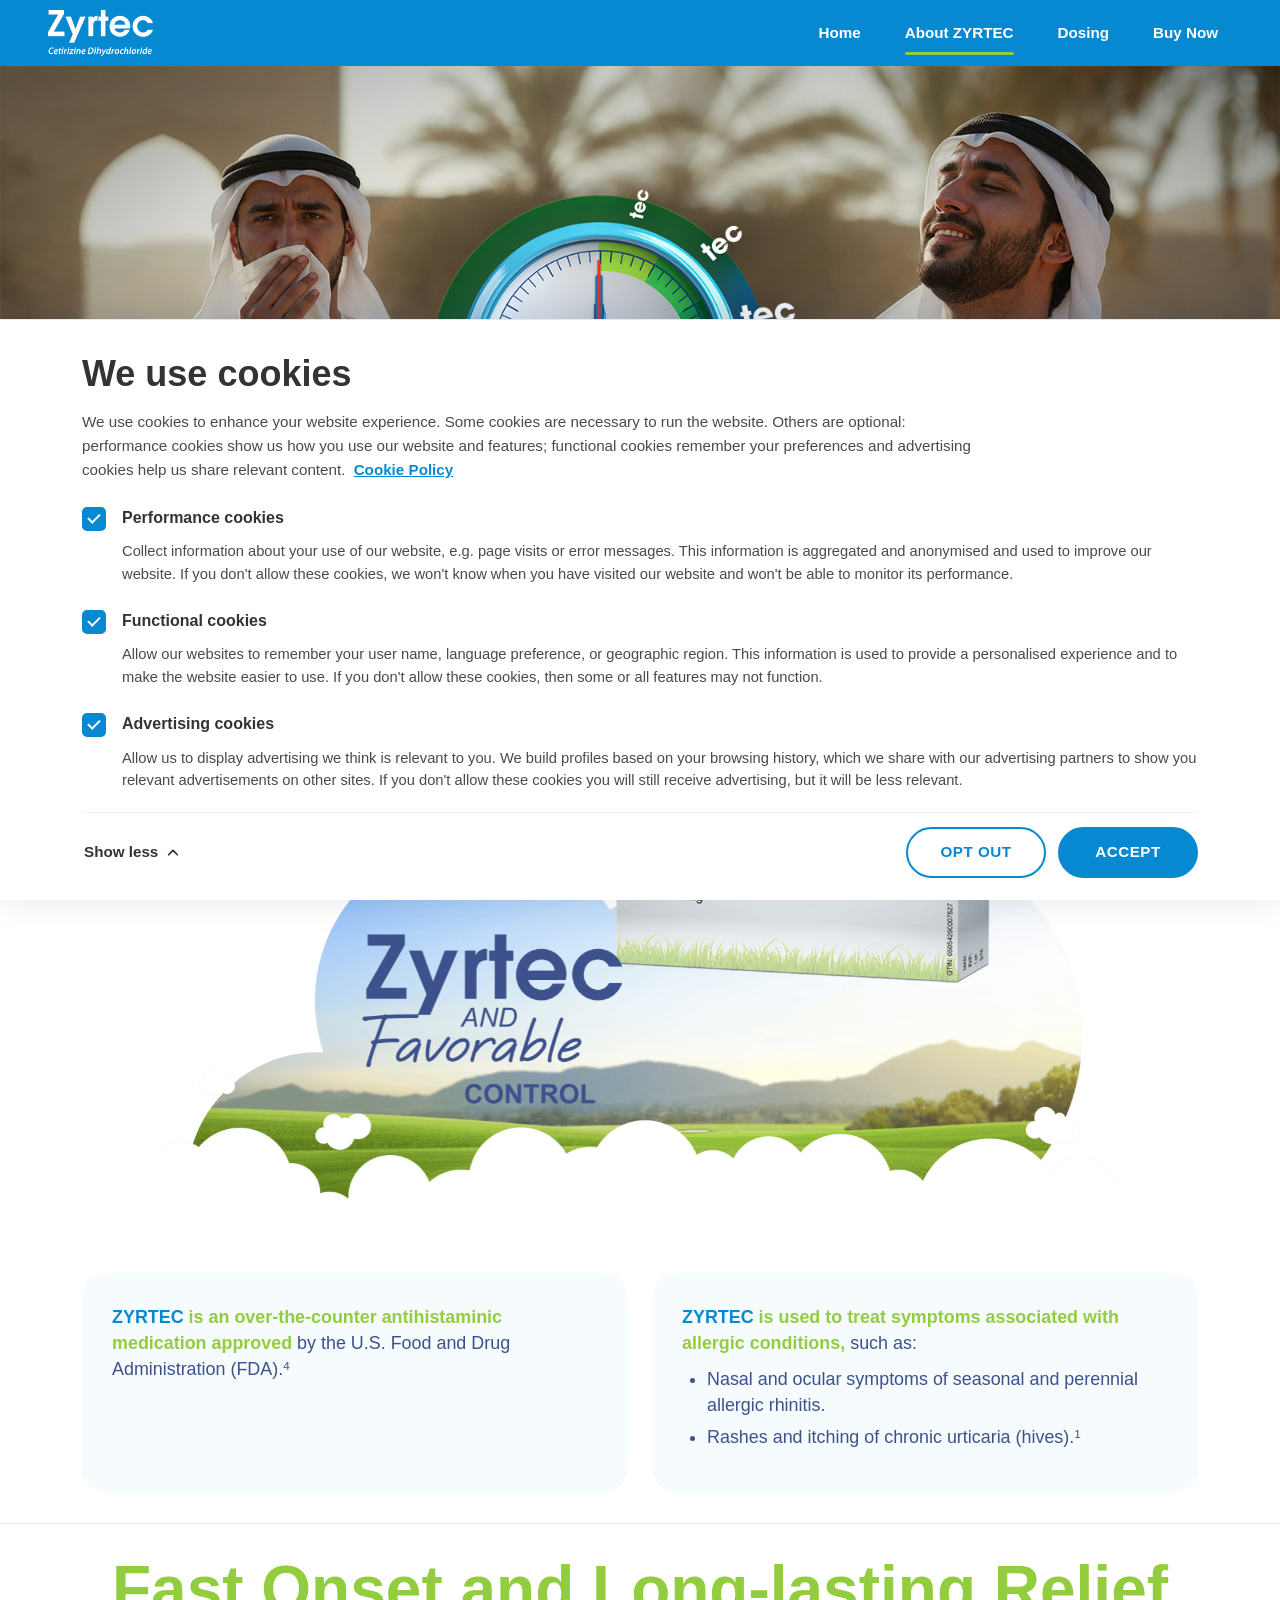
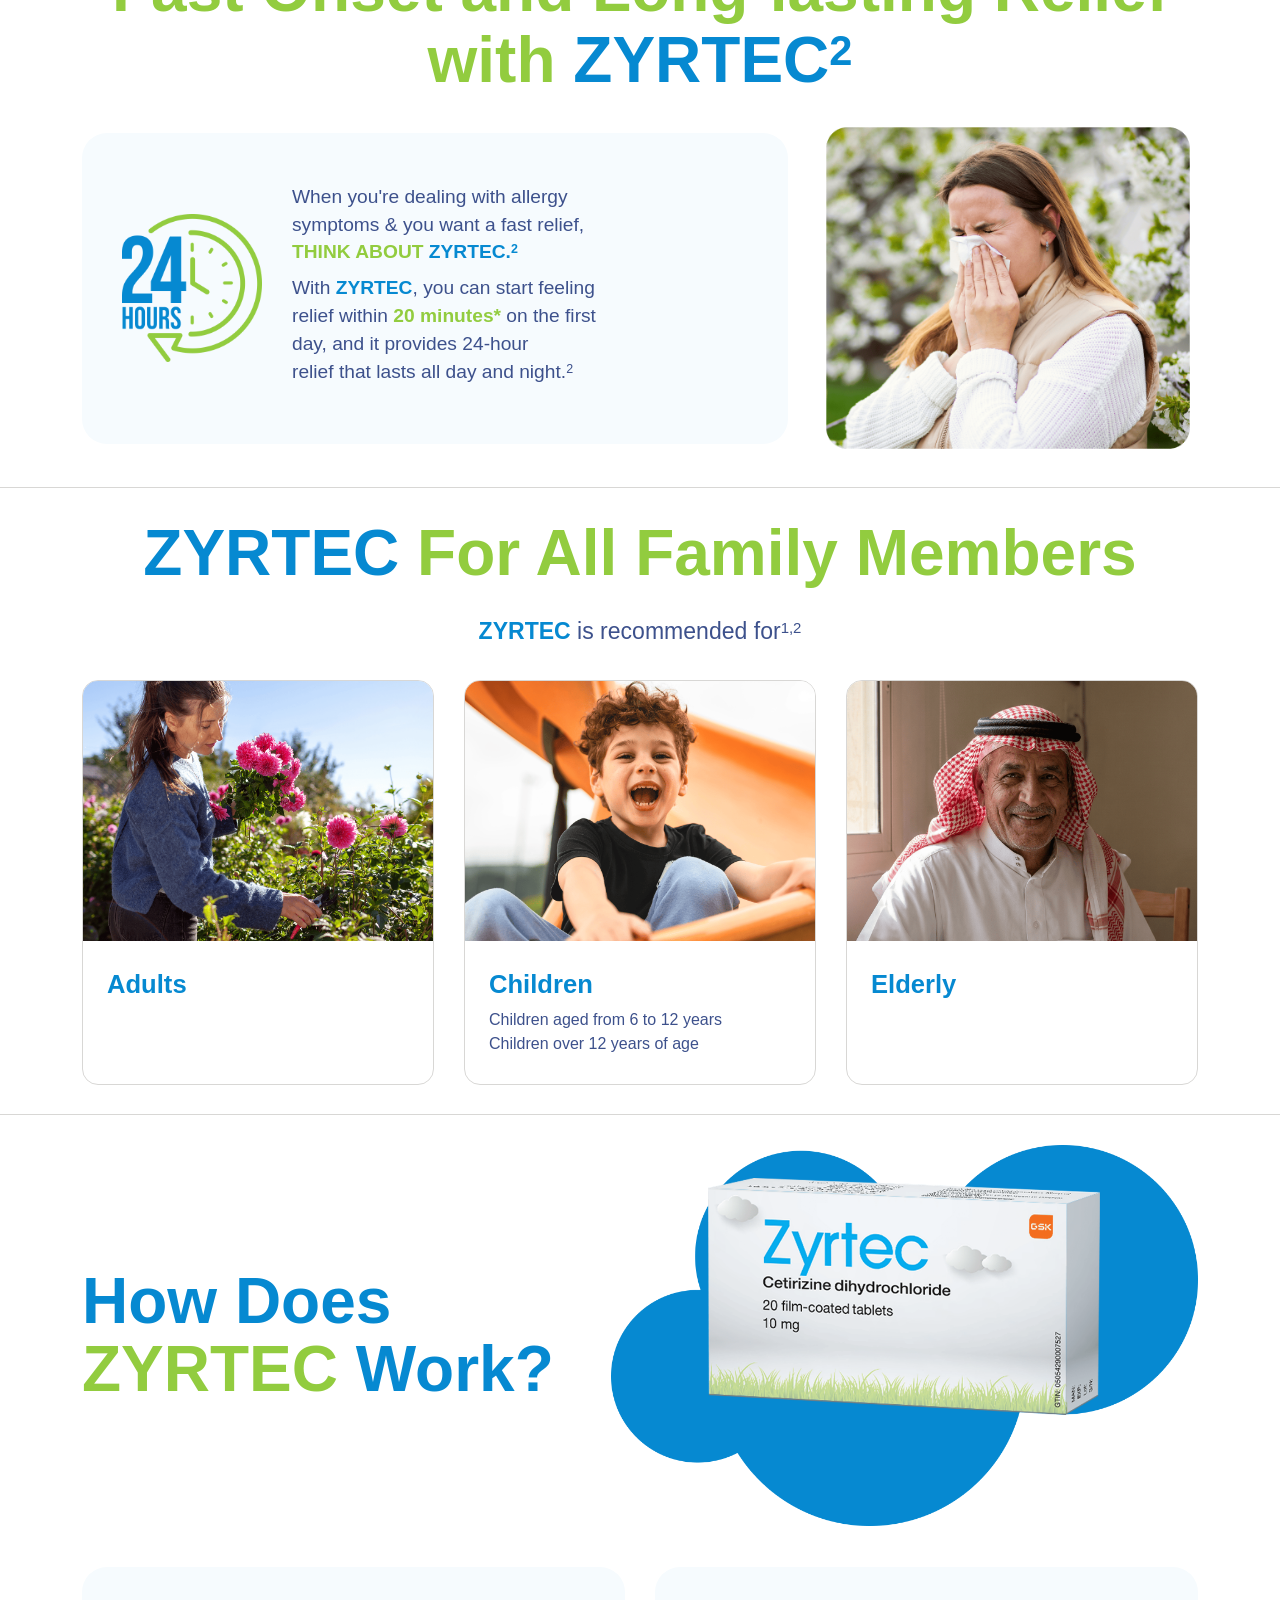
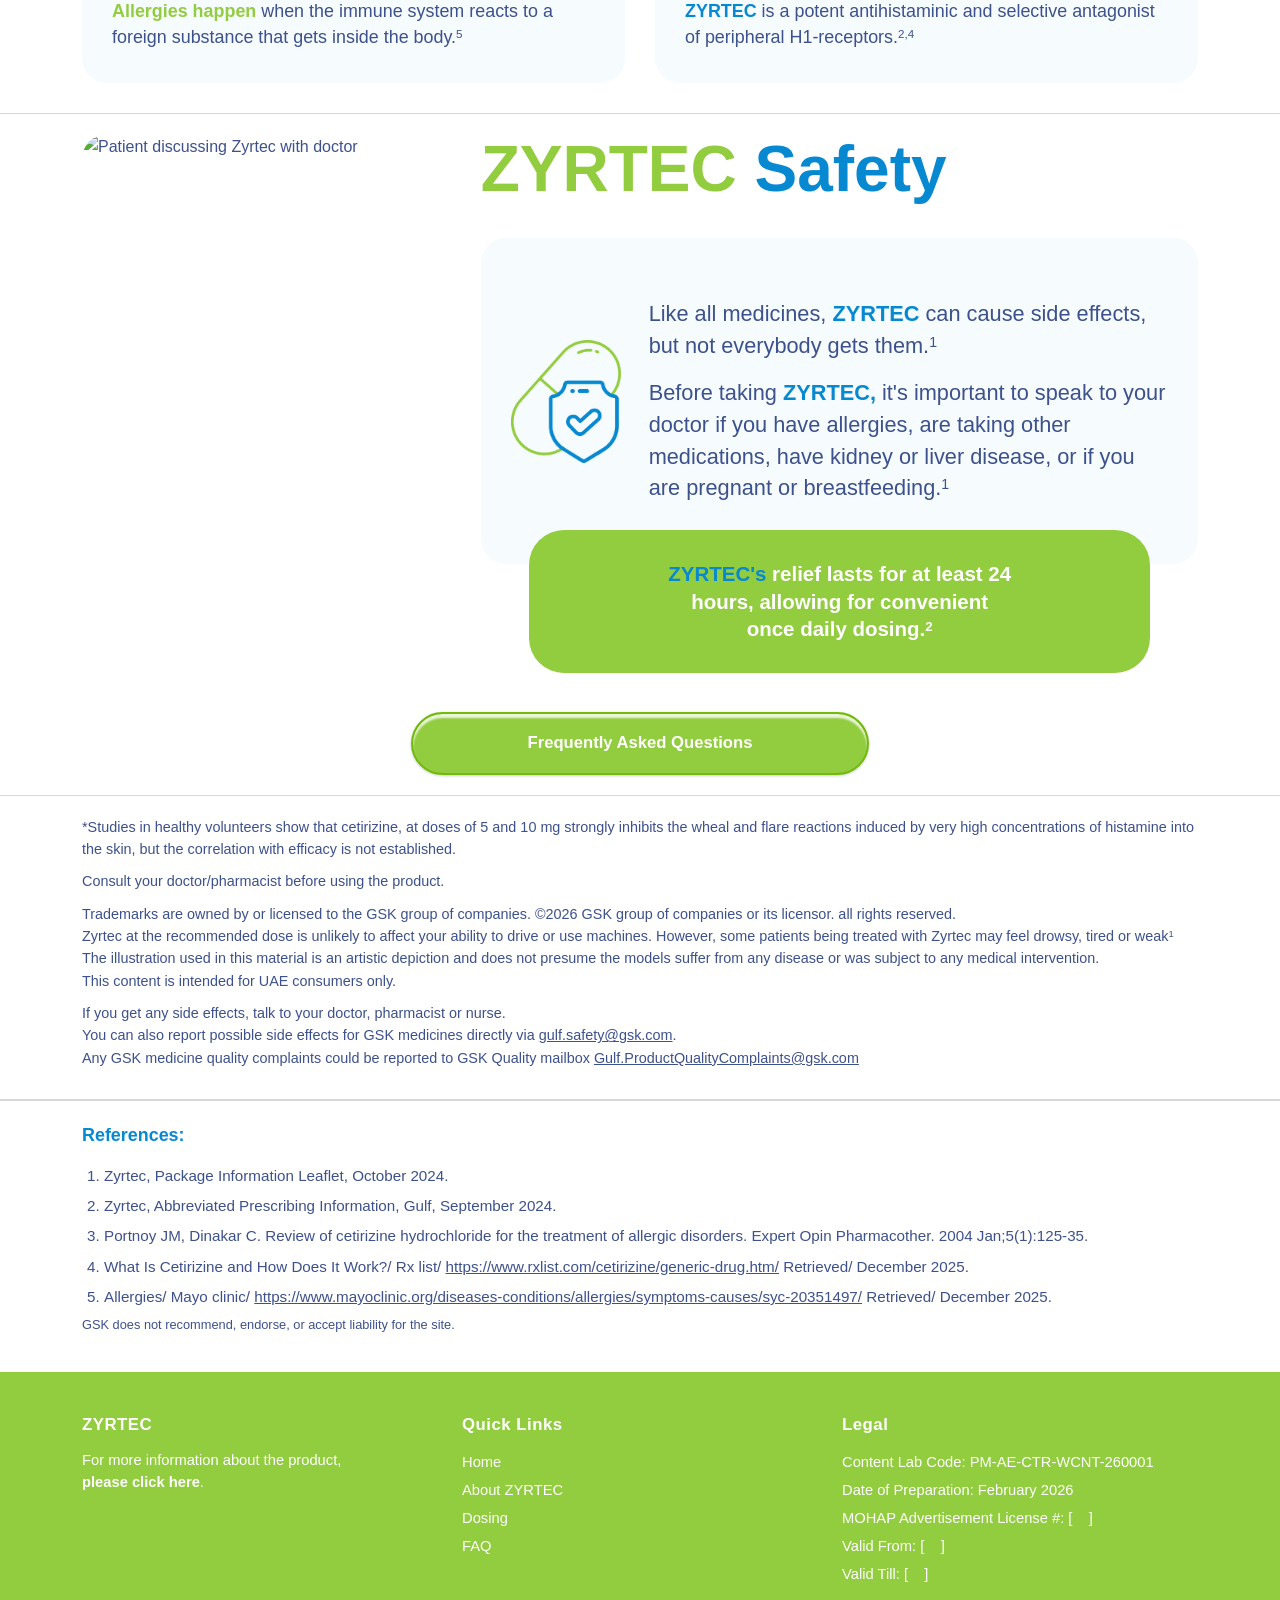
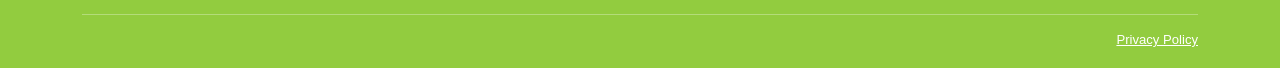
==== commit 7ba4341c: "update version" ====
--- a/about-zyrtec.html
+++ b/about-zyrtec.html
@@ -10,8 +10,8 @@
     <!-- Bootstrap 5 -->
     <link href="https://cdn.jsdelivr.net/npm/bootstrap@5.3.3/dist/css/bootstrap.min.css" rel="stylesheet" />
 
-    <link rel="stylesheet" href="./css/styles.css" />
-    <link rel="stylesheet" href="./css/about-zyrtec.css" />
+    <link rel="stylesheet" href="./css/styles.css?v=20260428" />
+    <link rel="stylesheet" href="./css/about-zyrtec.css?v=20260428" />
 </head>
 
 <body class="about-page">
@@ -413,8 +413,8 @@
     </aside>
 
     <script src="https://cdn.jsdelivr.net/npm/bootstrap@5.3.3/dist/js/bootstrap.bundle.min.js"></script>
-    <script src="./js/script.js"></script>
-    <script src="./js/about-zyrtec.js"></script>
+    <script src="./js/script.js?v=20260428"></script>
+    <script src="./js/about-zyrtec.js?v=20260428"></script>
 </body>
 
 </html>
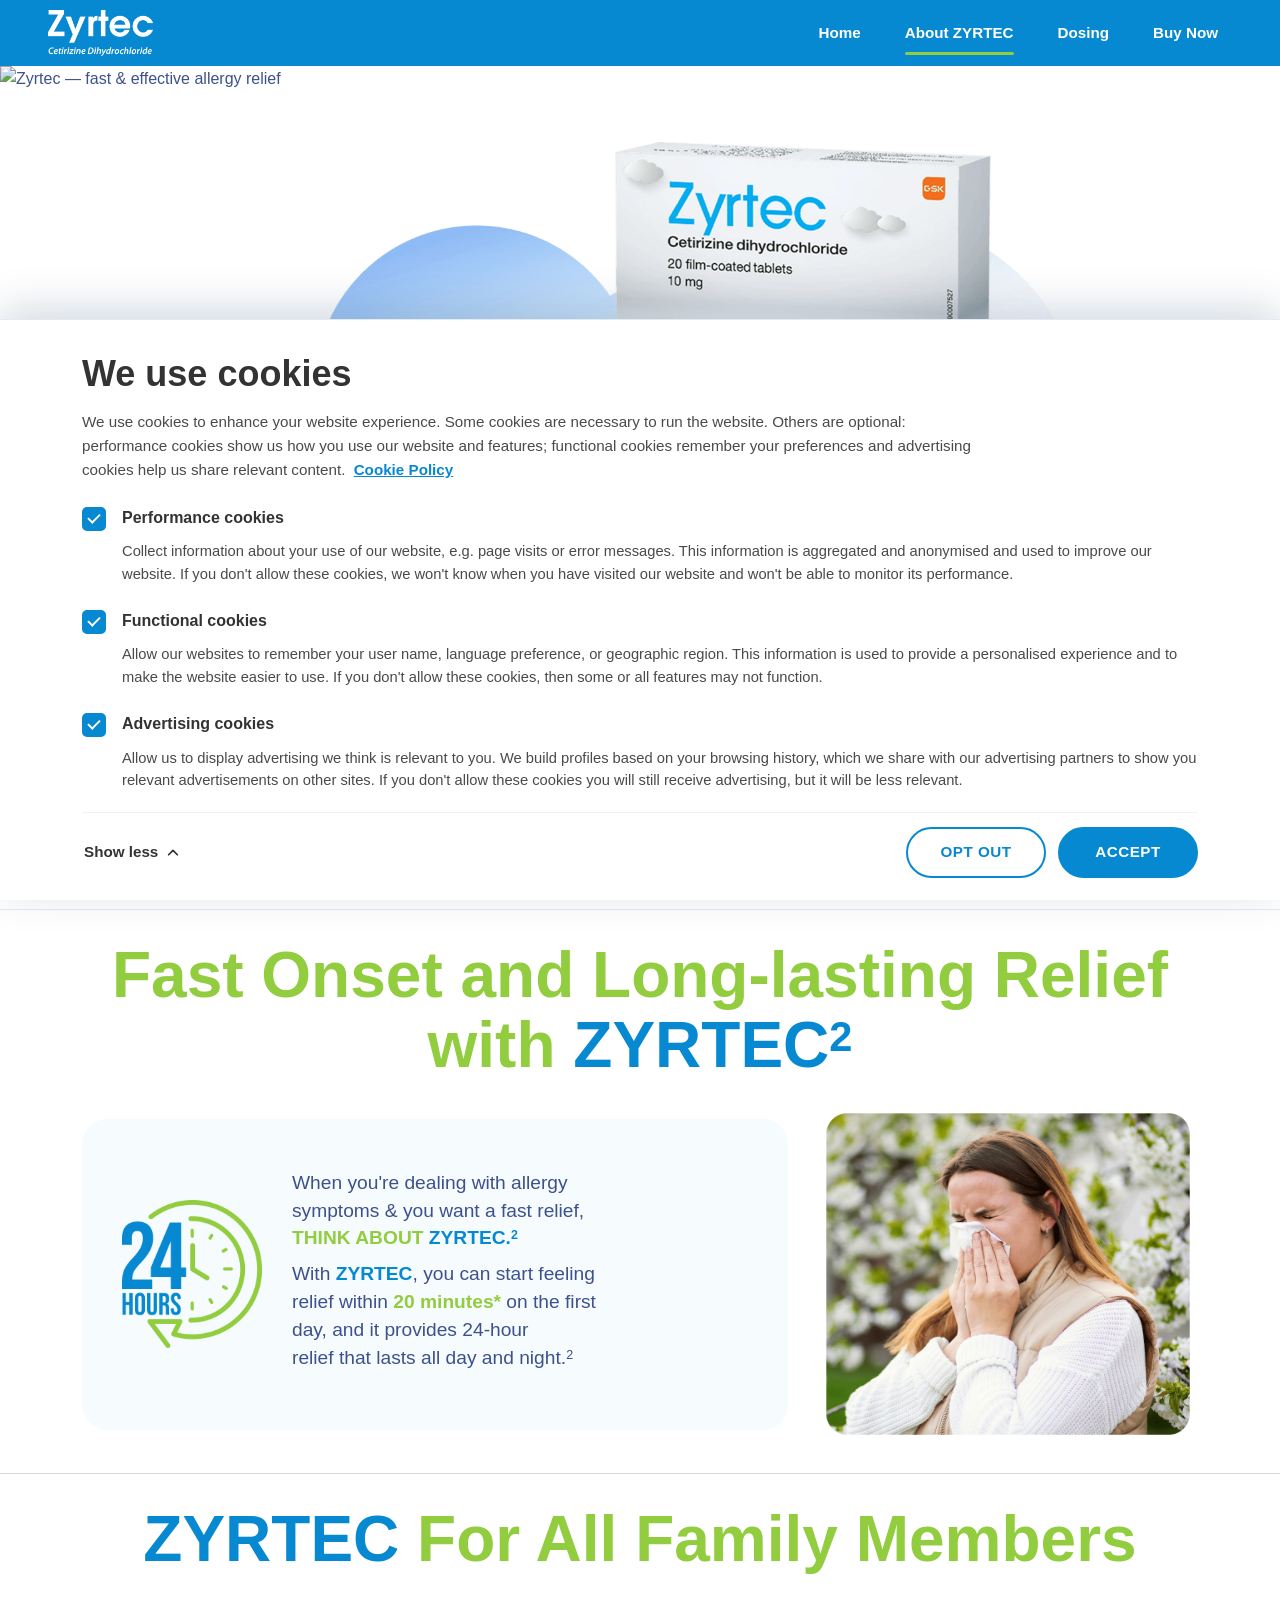
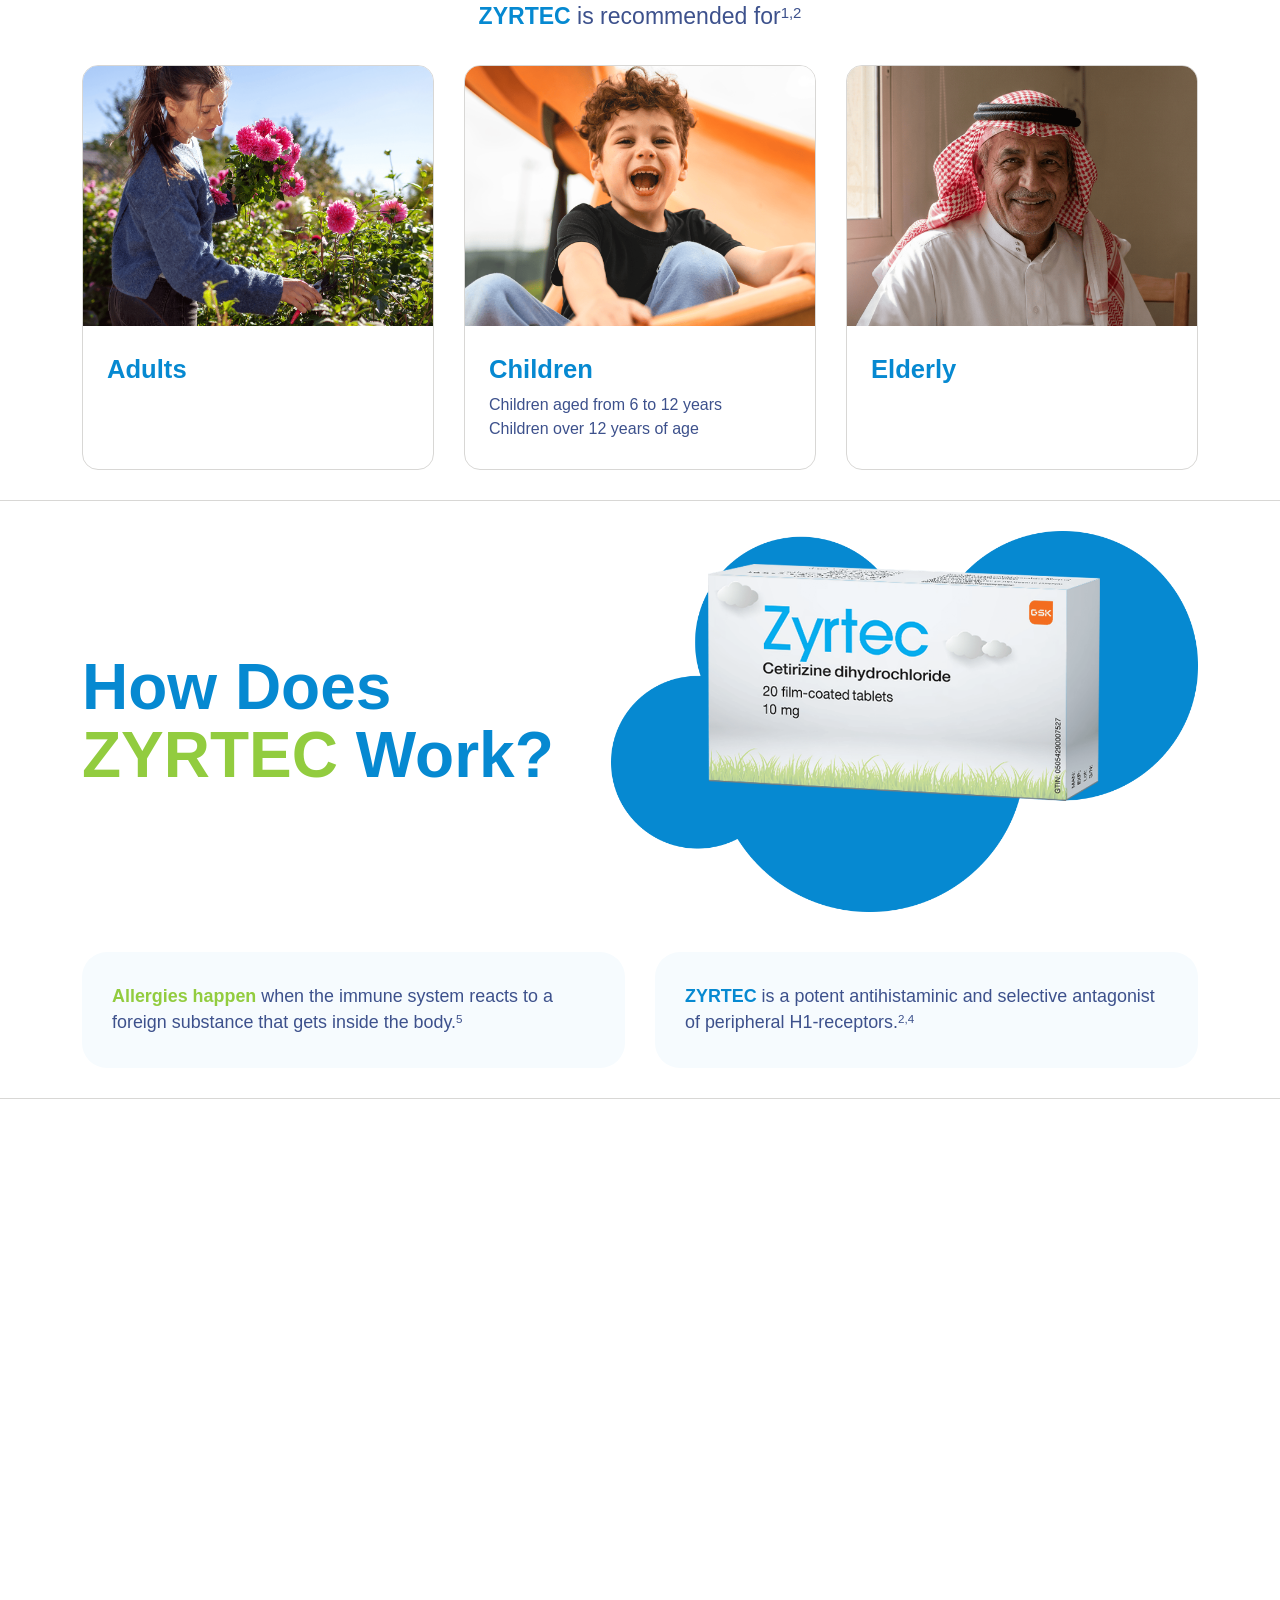
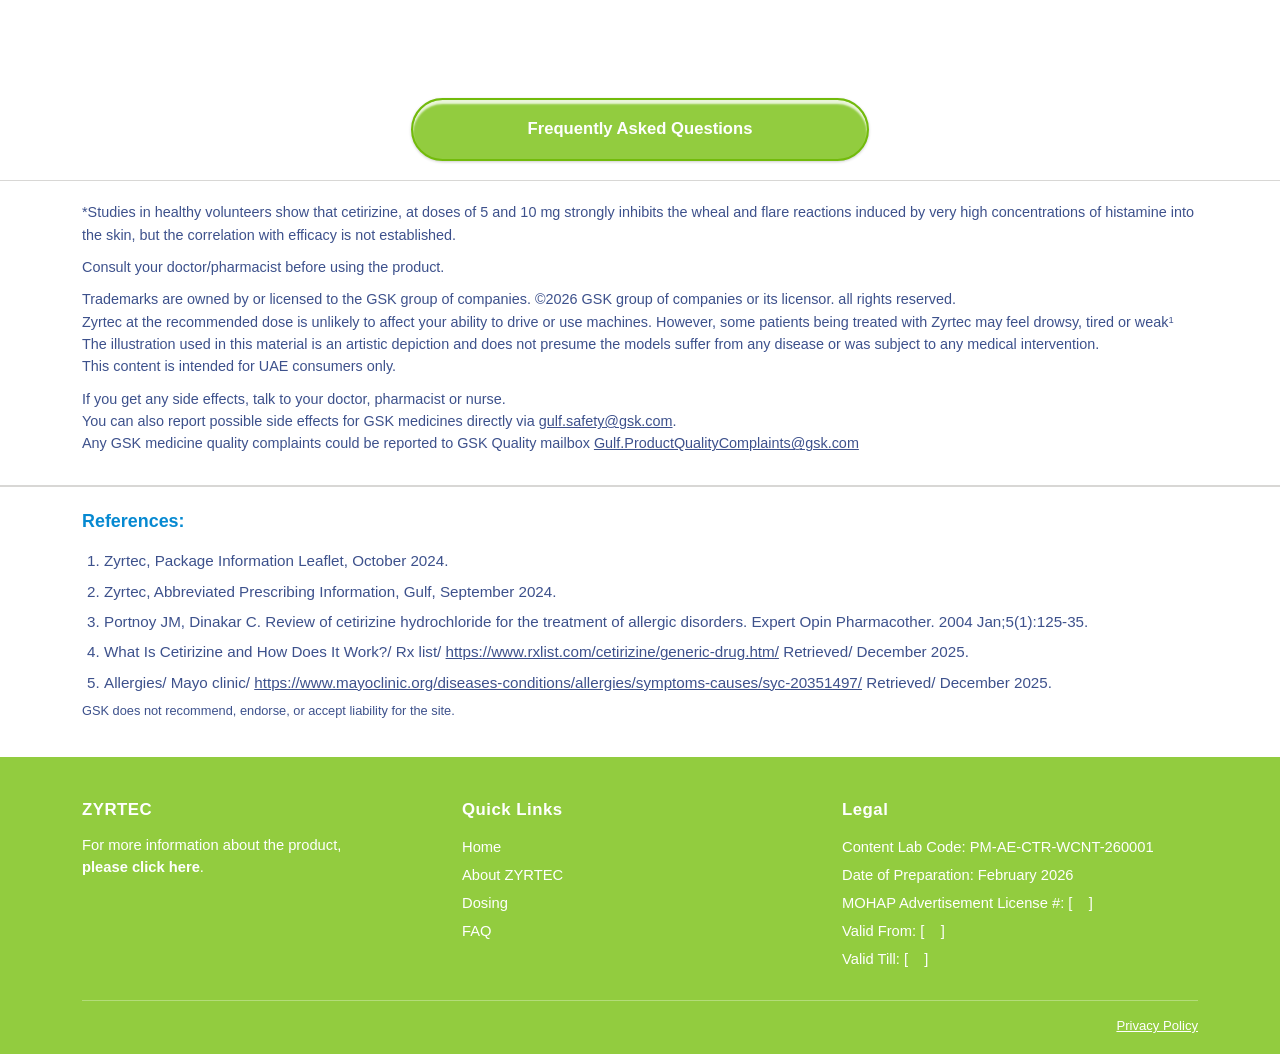
==== commit 163bb18b: "updated 29-4" ====
--- a/about-zyrtec.html
+++ b/about-zyrtec.html
@@ -10,8 +10,8 @@
     <!-- Bootstrap 5 -->
     <link href="https://cdn.jsdelivr.net/npm/bootstrap@5.3.3/dist/css/bootstrap.min.css" rel="stylesheet" />
 
-    <link rel="stylesheet" href="./css/styles.css?v=20260428" />
-    <link rel="stylesheet" href="./css/about-zyrtec.css?v=20260428" />
+    <link rel="stylesheet" href="./css/styles.css?v=20260431" />
+    <link rel="stylesheet" href="./css/about-zyrtec.css?v=20260431" />
 </head>
 
 <body class="about-page">
@@ -47,42 +47,8 @@
 
         <!-- ============== HERO BANNER ============== -->
         <section class="about-hero" aria-label="About Zyrtec hero">
-            <!-- <img src="./assets/about-zyrtec/hero-img.png" alt="Zyrtec — fast & effective allergy relief" class="about-hero-img" /> -->
-            <div class="banner" role="img" aria-label="Zyrtec — for fast and effective relief of allergy symptoms in 20 to 60 minutes. Zyrtec can reconnect.">
-                <div class="layer bg"></div>
-                <div class="layer vignette"></div>
-                <div class="layer composition"></div>
-
-                <div class="clock">
-                    <svg viewBox="0 0 100 100" xmlns="http://www.w3.org/2000/svg">
-                        <defs>
-                            <filter id="handshadow2" x="-20%" y="-20%" width="140%" height="140%">
-                                <feGaussianBlur in="SourceAlpha" stdDeviation=".4" />
-                                <feOffset dx="0" dy=".5" />
-                                <feComponentTransfer>
-                                    <feFuncA type="linear" slope=".35" />
-                                </feComponentTransfer>
-                                <feMerge>
-                                    <feMergeNode />
-                                    <feMergeNode in="SourceGraphic" />
-                                </feMerge>
-                            </filter>
-                        </defs>
-                        <g filter="url(#handshadow2)">
-                            <line class="hand-hour" x1="50" y1="50" x2="50" y2="30" stroke="#0e3d6e" stroke-width="3.4" stroke-linecap="round" />
-                            <line class="hand-minute" x1="50" y1="50" x2="50" y2="20" stroke="#1872b8" stroke-width="2.6" stroke-linecap="round" />
-                            <line class="hand-second" x1="50" y1="55" x2="50" y2="14" stroke="#d63b2f" stroke-width="1.1" stroke-linecap="round" />
-                            <circle cx="50" cy="50" r="2.2" fill="#0e3d6e" />
-                            <circle cx="50" cy="50" r=".9" fill="#fff" />
-                        </g>
-                    </svg>
-                </div>
-
-                <div class="layer shine"></div>
-                <div class="layer cta-glow"></div>
-
-                <a class="cta-link" href="https://groupvhm.net/hosting/GSK/Zyrtec_Microsite/about-zyrtec.html" aria-label="Learn more about Zyrtec"></a>
-            </div>
+            <img src="./assets/about-zyrtec/hero-img.gif" alt="Zyrtec — fast & effective allergy relief" class="about-hero-img" />
+
         </section>
 
         <!-- ============== PACK + AND FAVORABLE CONTROL ============== -->
@@ -413,8 +379,8 @@
     </aside>
 
     <script src="https://cdn.jsdelivr.net/npm/bootstrap@5.3.3/dist/js/bootstrap.bundle.min.js"></script>
-    <script src="./js/script.js?v=20260428"></script>
-    <script src="./js/about-zyrtec.js?v=20260428"></script>
+    <script src="./js/script.js?v=20260431"></script>
+    <script src="./js/about-zyrtec.js?v=20260431"></script>
 </body>
 
 </html>
--- a/css/styles.css
+++ b/css/styles.css
@@ -116,350 +116,7 @@
   transform: translateY(-1px);
 }
 
-/* ---------- Banner stage (1600x800, fluid) ---------- */
-.banner {
-  position: relative;
-  width: 100%;
-  max-width: 100vw;
-  aspect-ratio: 2 / 1;
-  margin: 0 auto;
-  overflow: hidden;
-  background: #000;
-  /* box-shadow: 0 10px 30px rgba(0, 0, 0, .12); */
-  isolation: isolate;
-}
-
-.layer {
-  position: absolute;
-  inset: 0;
-  width: 100%;
-  height: 100%;
-  background-position: center center;
-  background-repeat: no-repeat;
-  background-size: cover;
-  will-change: transform, opacity, filter;
-}
-
-/* ---------- Layer 1 : Background photo (woman, relief scene) ---------- */
-.bg {
-  background-image: url("../assets/v1_bg_woman.jpg");
-  transform-origin: 70% 50%;
-  animation: kenburns 8s ease-in-out infinite;
-}
-
-/* Soft warm vignette to lift the foreground off the photo */
-.vignette {
-  background: radial-gradient(ellipse at 70% 50%,
-      rgba(0, 0, 0, 0) 35%,
-      rgba(0, 0, 0, .18) 70%,
-      rgba(0, 0, 0, .42) 100%);
-  pointer-events: none;
-  animation: vignette-pulse 8s ease-in-out infinite;
-}
-
-/* ---------- Layer 2 : Foreground composition
-       (blue curve + timer + product + CTA copy) — slides in as one unit ---------- */
-.composition {
-  background-image: url("../assets/v1_timer_composition.png");
-  transform-origin: 50% 100%;
-  animation: composition-in 8s cubic-bezier(.22, .9, .3, 1) infinite;
-}
-
-/* ---------- Layer 3 : Animated SVG clock overlay ----------
-     Sits exactly over the static clock at center (380,353) r=220 in 1600x800.
-     The face PNG underneath provides the dial; only the hands here animate. */
-.clock {
-  position: absolute;
-  left: 10%;
-  /* (380 - 220) / 1600 */
-  top: 16.625%;
-  /* (353 - 220) / 800  */
-  width: 27.5%;
-  /* 440 / 1600 */
-  height: 55%;
-  /* 440 / 800  */
-  transform-origin: 50% 100%;
-  animation: composition-in 8s cubic-bezier(.22, .9, .3, 1) infinite;
-  pointer-events: none;
-}
-
-.clock svg {
-  width: 100%;
-  height: 100%;
-  display: block;
-  overflow: visible;
-}
-
-/* The hour and minute hands match the static design's pose, but drift slowly */
-.hand-hour {
-  transform-origin: 50px 50px;
-  animation: hour-drift 480s linear infinite;
-}
-
-.hand-minute {
-  transform-origin: 50px 50px;
-  animation: minute-drift 60s linear infinite;
-}
-
-/* Second hand: tick-tock, 30 discrete ticks per loop */
-.hand-second {
-  transform-origin: 50px 50px;
-  animation: tick-tock 6s steps(30, end) infinite;
-}
-
-.hand-pin {
-  transform-origin: 50px 50px;
-}
-
-/* ---------- Layer 4 : White clouds — FOREGROUND, on top of the composition ---------- */
-.clouds {
-  background-image: url("../assets/v1_clouds.png");
-  background-size: 100% auto;
-  background-position: bottom center;
-  animation: clouds-drift 8s ease-in-out infinite;
-}
-
-/* ---------- Layer 5 : Shine sweep across the whole banner ---------- */
-.shine {
-  background: linear-gradient(115deg,
-      rgba(255, 255, 255, 0) 38%,
-      rgba(255, 255, 255, .32) 50%,
-      rgba(255, 255, 255, 0) 62%);
-  mix-blend-mode: screen;
-  transform: translateX(-110%);
-  animation: shine-sweep 8s ease-in-out infinite;
-  pointer-events: none;
-}
-
-/* ---------- Layer 6 : CTA breathing pulse ---------- */
-.cta-glow {
-  background: radial-gradient(circle at 78% 52%,
-      rgba(0, 153, 213, .35) 0%,
-      rgba(0, 153, 213, 0) 16%);
-  mix-blend-mode: screen;
-  opacity: 0;
-  animation: cta-breathe 8s ease-in-out infinite;
-  pointer-events: none;
-}
-
-/* ---------- Click-through CTA hit area ---------- */
-.cta-link {
-  position: absolute;
-  top: 38%;
-  left: 64%;
-  width: 26%;
-  height: 24%;
-  cursor: pointer;
-  z-index: 10;
-  text-decoration: none;
-}
-
-/* ============================================================
-     KEYFRAMES (8s loop)
-     ============================================================ */
-
-@keyframes kenburns {
-  0% {
-    transform: scale(1.06) translateX(0);
-  }
-
-  45% {
-    transform: scale(1.02) translateX(-1.2%);
-  }
-
-  70% {
-    transform: scale(1.02) translateX(-1.2%);
-  }
-
-  100% {
-    transform: scale(1.06) translateX(0);
-  }
-}
-
-@keyframes vignette-pulse {
-  0% {
-    opacity: .55;
-  }
-
-  45% {
-    opacity: .85;
-  }
-
-  100% {
-    opacity: .55;
-  }
-}
-
-/* Composition entrance — also applied to the SVG clock so they move as one */
-@keyframes composition-in {
-  0% {
-    transform: translateY(8%) scale(.96);
-    opacity: 0;
-    filter: blur(6px);
-  }
-
-  14% {
-    transform: translateY(2%) scale(.985);
-    opacity: .9;
-    filter: blur(2px);
-  }
-
-  30% {
-    transform: translateY(0) scale(1);
-    opacity: 1;
-    filter: blur(0);
-  }
-
-  70% {
-    transform: translateY(0) scale(1);
-    opacity: 1;
-    filter: blur(0);
-  }
-
-  90% {
-    transform: translateY(0) scale(1.005);
-    opacity: 1;
-    filter: blur(0);
-  }
-
-  100% {
-    transform: translateY(2%) scale(.99);
-    opacity: 0;
-    filter: blur(3px);
-  }
-}
-
-/* Clouds drift up from below the frame */
-@keyframes clouds-drift {
-  0% {
-    transform: translateY(40%);
-    opacity: 0;
-  }
-
-  22% {
-    transform: translateY(0);
-    opacity: 1;
-  }
-
-  78% {
-    transform: translateY(0);
-    opacity: 1;
-  }
-
-  100% {
-    transform: translateY(20%);
-    opacity: 0;
-  }
-}
-
-/* Hour hand : almost imperceptible drift */
-@keyframes hour-drift {
-  from {
-    transform: rotate(0deg);
-  }
-
-  to {
-    transform: rotate(15deg);
-  }
-}
-
-/* Minute hand : visible slow sweep */
-@keyframes minute-drift {
-  from {
-    transform: rotate(0deg);
-  }
-
-  to {
-    transform: rotate(360deg);
-  }
-}
-
-/* Second hand : 30 discrete ticks per 6s — clearly "tick-tock" */
-@keyframes tick-tock {
-  from {
-    transform: rotate(0deg);
-  }
-
-  to {
-    transform: rotate(360deg);
-  }
-}
-
-@keyframes shine-sweep {
-
-  0%,
-  38% {
-    transform: translateX(-110%);
-    opacity: 0;
-  }
-
-  45% {
-    opacity: 1;
-  }
-
-  62% {
-    transform: translateX(110%);
-    opacity: 1;
-  }
-
-  63%,
-  100% {
-    transform: translateX(110%);
-    opacity: 0;
-  }
-}
-
-@keyframes cta-breathe {
-
-  0%,
-  32% {
-    opacity: 0;
-  }
-
-  45% {
-    opacity: .9;
-  }
-
-  55% {
-    opacity: .15;
-  }
-
-  65% {
-    opacity: .85;
-  }
-
-  75% {
-    opacity: .15;
-  }
-
-  100% {
-    opacity: 0;
-  }
-}
-
-@media (prefers-reduced-motion: reduce) {
-
-  .bg,
-  .clouds,
-  .composition,
-  .shine,
-  .cta-glow,
-  .vignette,
-  .clock,
-  .hand-hour,
-  .hand-minute,
-  .hand-second {
-    animation: none !important;
-  }
-
-  .clouds,
-  .composition,
-  .clock {
-    opacity: 1;
-    transform: none;
-    filter: none;
-  }
-}
+
 
 /* .btn-lemon.btn-sm,
 .btn-zyrtec.btn-sm {
--- a/css/about-zyrtec.css
+++ b/css/about-zyrtec.css
@@ -13,311 +13,6 @@
   overflow-x: hidden;
 }
 
-/* ---------- Banner stage ---------- */
-.banner {
-  position: relative;
-  width: 100%;
-  max-width: 100vw;
-  aspect-ratio: 2 / 1;
-  margin: 0 auto;
-  overflow: hidden;
-  background: #000;
-  /* box-shadow: 0 10px 30px rgba(0, 0, 0, .12); */
-  isolation: isolate;
-}
-
-.layer {
-  position: absolute;
-  inset: 0;
-  width: 100%;
-  height: 100%;
-  background-position: center center;
-  background-repeat: no-repeat;
-  background-size: cover;
-  will-change: transform, opacity, filter;
-}
-
-/* ---------- Layer 1 : Background photo (before+after — both men, static)
-       NOTE: The previous version used a clip-path wipe between two photos, which
-       produced a visible vertical seam line. That has been removed — both men
-       are now visible from the start; the brand story (suffering left → relief
-       right) reads from the photo itself, and the entrance drama is carried by
-       the foreground composition + ticking clock. ---------- */
-.bg {
-  background-image: url("../assets/v2_bg_before_after.jpg");
-  transform-origin: 50% 50%;
-  animation: kenburns 9s ease-in-out infinite;
-}
-
-.vignette {
-  background:
-    radial-gradient(ellipse at 50% 60%,
-      rgba(0, 0, 0, 0) 30%,
-      rgba(0, 0, 0, .20) 70%,
-      rgba(0, 0, 0, .45) 100%);
-  pointer-events: none;
-  animation: vignette-pulse 9s ease-in-out infinite;
-}
-
-/* ---------- Layer 2 : Foreground composition
-       (timer + product + body copy + CTA + clouds) ---------- */
-.composition {
-  background-image: url("../assets/v2_full_composition.png");
-  transform-origin: 50% 100%;
-  animation: composition-in 9s cubic-bezier(.22, .9, .3, 1) infinite;
-}
-
-/* ---------- Layer 3 : Animated SVG clock overlay ----------
-     Sits over the static clock at center (749,370) r=175 in 1600x800 ---------- */
-.clock {
-  position: absolute;
-  left: 35.875%;
-  /* (749 - 175) / 1600 */
-  top: 24.375%;
-  /* (370 - 175) / 800  */
-  width: 21.875%;
-  /* 350 / 1600 */
-  height: 43.75%;
-  /* 350 / 800  */
-  transform-origin: 50% 100%;
-  animation: composition-in 9s cubic-bezier(.22, .9, .3, 1) infinite;
-  pointer-events: none;
-}
-
-.clock svg {
-  width: 100%;
-  height: 100%;
-  display: block;
-  overflow: visible;
-}
-
-.hand-hour {
-  transform-origin: 50px 50px;
-  animation: hour-drift 480s linear infinite;
-}
-
-.hand-minute {
-  transform-origin: 50px 50px;
-  animation: minute-drift 60s linear infinite;
-}
-
-.hand-second {
-  transform-origin: 50px 50px;
-  animation: tick-tock 6s steps(30, end) infinite;
-}
-
-/* ---------- Layer 4 : Shine sweep ---------- */
-.shine {
-  background: linear-gradient(115deg,
-      rgba(255, 255, 255, 0) 38%,
-      rgba(255, 255, 255, .32) 50%,
-      rgba(255, 255, 255, 0) 62%);
-  mix-blend-mode: screen;
-  transform: translateX(-110%);
-  animation: shine-sweep 9s ease-in-out infinite;
-  pointer-events: none;
-}
-
-/* ---------- Layer 5 : CTA glow ---------- */
-.cta-glow {
-  background: radial-gradient(circle at 78% 50%,
-      rgba(0, 153, 213, .35) 0%,
-      rgba(0, 153, 213, 0) 16%);
-  mix-blend-mode: screen;
-  opacity: 0;
-  animation: cta-breathe 9s ease-in-out infinite;
-  pointer-events: none;
-}
-
-/* ---------- Click-through CTA ---------- */
-.cta-link {
-  position: absolute;
-  top: 36%;
-  left: 64%;
-  width: 26%;
-  height: 26%;
-  cursor: pointer;
-  z-index: 10;
-  text-decoration: none;
-}
-
-/* ============================================================
-     KEYFRAMES (9s loop)
-     ============================================================ */
-
-@keyframes kenburns {
-  0% {
-    transform: scale(1.05);
-  }
-
-  45% {
-    transform: scale(1.02);
-  }
-
-  70% {
-    transform: scale(1.02);
-  }
-
-  100% {
-    transform: scale(1.05);
-  }
-}
-
-@keyframes vignette-pulse {
-  0% {
-    opacity: .55;
-  }
-
-  45% {
-    opacity: .85;
-  }
-
-  100% {
-    opacity: .55;
-  }
-}
-
-@keyframes composition-in {
-  0% {
-    transform: translateY(8%) scale(.96);
-    opacity: 0;
-    filter: blur(6px);
-  }
-
-  14% {
-    transform: translateY(2%) scale(.985);
-    opacity: .9;
-    filter: blur(2px);
-  }
-
-  30% {
-    transform: translateY(0) scale(1);
-    opacity: 1;
-    filter: blur(0);
-  }
-
-  78% {
-    transform: translateY(0) scale(1);
-    opacity: 1;
-    filter: blur(0);
-  }
-
-  92% {
-    transform: translateY(2%) scale(.99);
-    opacity: 1;
-    filter: blur(0);
-  }
-
-  100% {
-    transform: translateY(8%) scale(.96);
-    opacity: 0;
-    filter: blur(6px);
-  }
-}
-
-@keyframes hour-drift {
-  from {
-    transform: rotate(0deg);
-  }
-
-  to {
-    transform: rotate(15deg);
-  }
-}
-
-@keyframes minute-drift {
-  from {
-    transform: rotate(0deg);
-  }
-
-  to {
-    transform: rotate(360deg);
-  }
-}
-
-@keyframes tick-tock {
-  from {
-    transform: rotate(0deg);
-  }
-
-  to {
-    transform: rotate(360deg);
-  }
-}
-
-@keyframes shine-sweep {
-
-  0%,
-  38% {
-    transform: translateX(-110%);
-    opacity: 0;
-  }
-
-  45% {
-    opacity: 1;
-  }
-
-  62% {
-    transform: translateX(110%);
-    opacity: 1;
-  }
-
-  63%,
-  100% {
-    transform: translateX(110%);
-    opacity: 0;
-  }
-}
-
-@keyframes cta-breathe {
-
-  0%,
-  32% {
-    opacity: 0;
-  }
-
-  50% {
-    opacity: .9;
-  }
-
-  60% {
-    opacity: .15;
-  }
-
-  70% {
-    opacity: .85;
-  }
-
-  80% {
-    opacity: .15;
-  }
-
-  100% {
-    opacity: 0;
-  }
-}
-
-@media (prefers-reduced-motion: reduce) {
-
-  .bg,
-  .composition,
-  .shine,
-  .cta-glow,
-  .vignette,
-  .clock,
-  .hand-hour,
-  .hand-minute,
-  .hand-second {
-    animation: none !important;
-  }
-
-  .composition,
-  .clock {
-    opacity: 1;
-    transform: none;
-    filter: none;
-  }
-}
 
 /* ========================================================
    HERO BANNER
